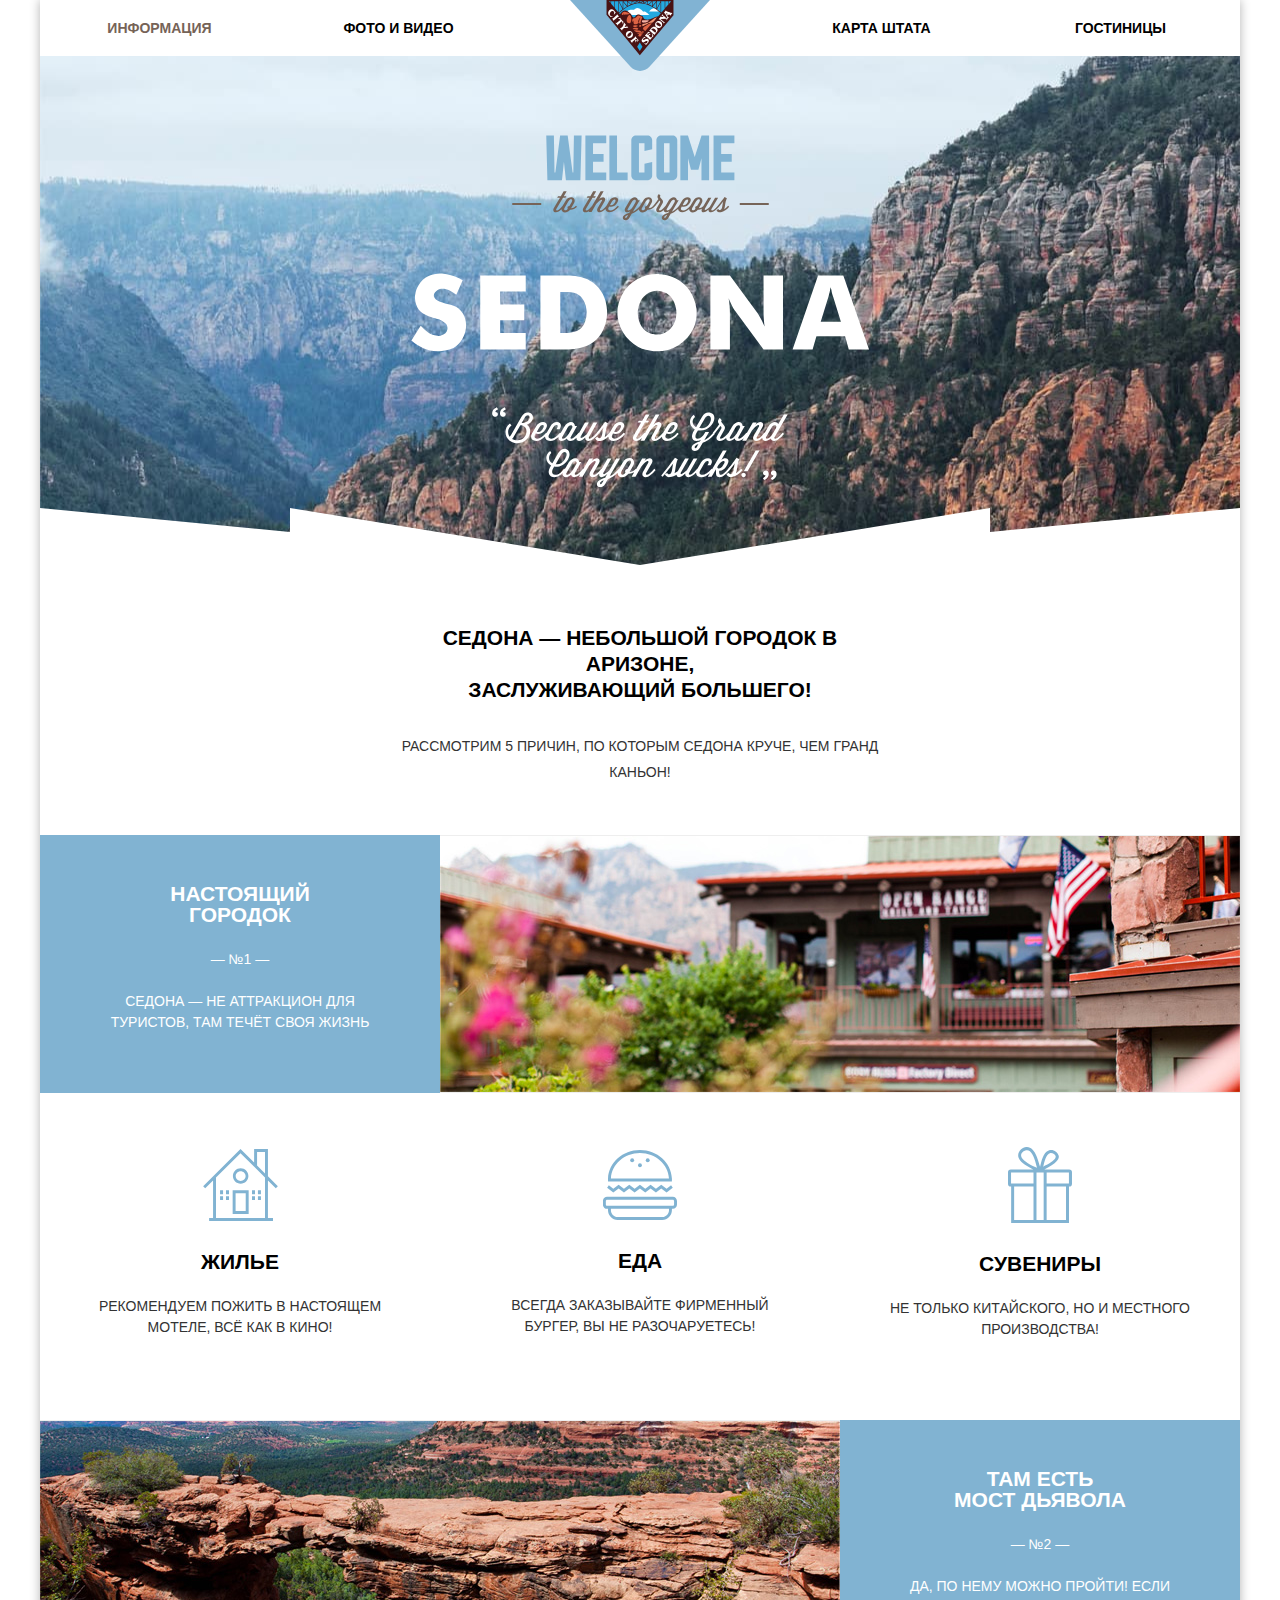
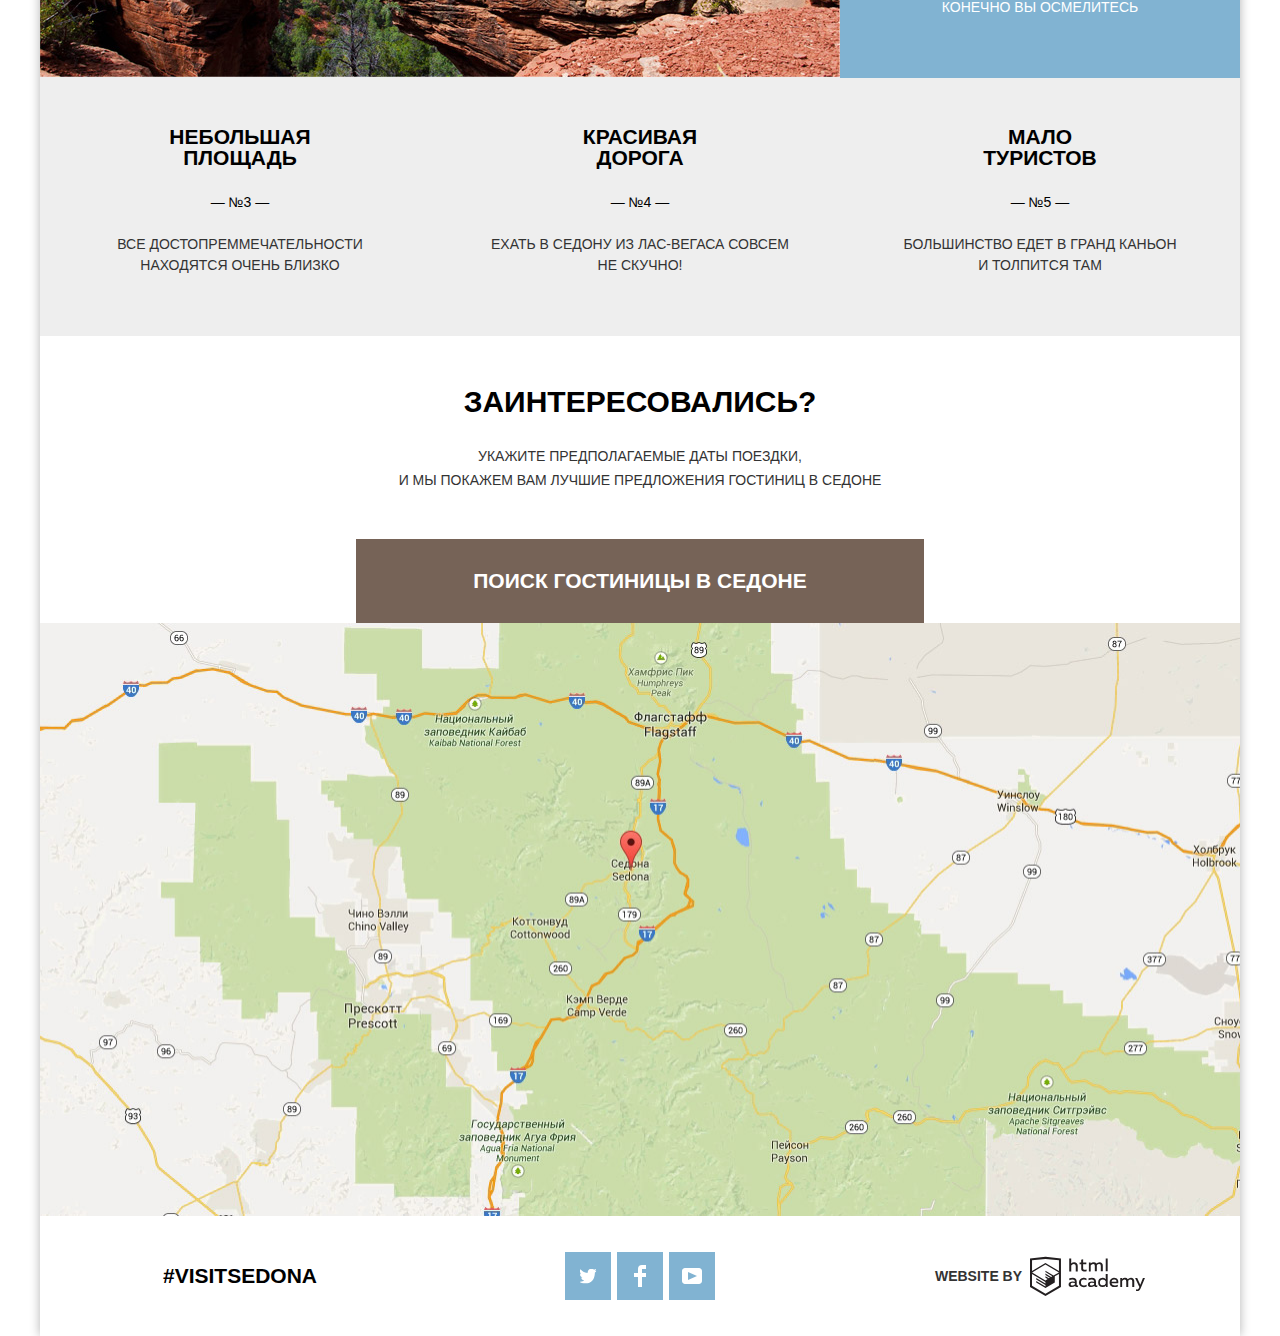
==== index.html @ f934457d "форма открытия" ====
<!DOCTYPE html>
<html lang="ru">

<head>
  <meta charset="utf-8">
  <title>HTML Academy: Седона</title>
  <link href="https://fonts.googleapis.com/css?family=PT+Sans+Narrow:400,700&amp;subset=latin,cyrillic"
    rel="stylesheet">
  <link href="css/normalize.min.css" rel="stylesheet">
  <link href="css/style.css" rel="stylesheet">
</head>

<body>
  <div class="container">
    <header class="main-header">
      <nav class="main-navigation">
        <a href="#" class="main-header-logo">
          <img src="img/logo.svg" width="140px" height="71px" alt="Логотип sedona">
        </a>
        <div class="main-navigator-wrapper">
          <ul class="site-navigation">
            <li class="site-navigation-item site-navigation-item-current"><a href="info.html">Информация</a></li>
            <li class="site-navigation-item"><a href="photo-and-video.html">Фото и видео</a></li>
            <li class="site-navigation-item"><a href="map-state.html">Карта штата</a></li>
            <li class="site-navigation-item"><a href="inner.html">Гостиницы</a></li>
          </ul>
        </div>
      </nav>
    </header>
    <main>
      <section class="welcome">
        <h1 class="visually-hidden">Седона</h1>
        <img class="intro-welcome" width="459px" height="353px" src="img/intro-welcome.svg"
          alt="Добро пожаловать в седону">
      </section>
      <section class="explain">
        <h2 class="visually-hidden">Седона - небольшой городок в аризоне</h2>
        <p class="main-text">Седона — небольшой городок в Аризоне,<br /> заслуживающий большего!</p>
        <p class="addition">Рассмотрим 5 причин, по которым седона круче, чем гранд каньон!</p>
      </section>
      <!-- Информация об отелях -->
      <section class="feature feature-img-city">
        <div class="features-item features-item-color">
          <h3 class="features-title">Настоящий<br />городок</h3>
          <span class="number">— №1 —</span>
          <p class="option option-white">Седона — не аттракцион для туристов, там течёт своя жизнь</p>
        </div>
      </section>
      <section class="feature feature-color-white">
        <ul class="features-list">
          <li class="features-item">
            <figure class="features-icon">
              <img src="img/icon-1.svg" width="75px" height="72px" alt="Дом">
            </figure>
            <h3 class="features-title">Жилье</h3>
            <p class="option">Рекомендуем пожить в настоящем мотеле, всё как в кино!</p>
          </li>
          <li class="features-item">
            <figure class="features-icon">
              <img src="img/icon-3.svg" width="74px" height="70px" alt="Бургер">
            </figure>
            <h3 class="features-title">Еда</h3>
            <p class="option">Всегда заказывайте фирменный бургер, вы не разочаруетесь!</p>
          </li>
          <li class="features-item">
            <figure class="features-icon">
              <img src="img/icon-2.svg" width="64px" height="76px" alt="Подарок">
            </figure>
            <h3 class="features-title">Сувениры</h3>
            <p class="option">Не только китайского, но и местного производства!</p>
          </li>
        </ul>
      </section>
      <section class="feature feature-img-bridge">
        <div class="features-item features-item-color">
          <h3 class="features-title">Там есть<br />мост дьявола</h3>
          <span class="number">— №2 —</span>
          <p class="option option-white">Да, по нему можно пройти! Если конечно вы осмелитесь</p>
        </div>
      </section>
      <section class="transfer">
        <ul class="features-list">
          <li class="features-item">
            <h3 class="features-title">Небольшая<br />площадь</h3>
            <span class="number">— №3 —</span>
            <p class="option">Все достопреммечательности<br /> находятся очень близко</p>

          </li>
          <li class="features-item">
            <h3 class="features-title">Красивая<br />дорога</h3>
            <span class="number">— №4 —</span>
            <p class="option">Ехать в Седону из Лас-Вегаса совсем<br /> не скучно!</p>
          </li>
          <li class="features-item">
            <h3 class="features-title">Мало<br />туристов</h3>
            <span class="number">— №5 —</span>
            <p class="option">Большинство едет в Гранд каньон<br> и толпится там</p>
          </li>
        </ul>
      </section>
      <section class="interes">
        <h2 class="visually-hidden">Бронирование</h2>
        <p class="form-title">Заинтересовались?</p>
        <span class="form-text">Укажите предполагаемые даты поездки,<br />
          и мы покажем вам лучшие предложения гостиниц в седоне</span>
        <div class="form-hidden">
          <button type="button" aria-label="Открыть форму поиска" class="button-form-open">Поиск гостиницы в
            седоне</button>
          <section class="form">
            <h2 class="visually-hidden">Поиск гостиницы</h2>
            <form class="form-booking" action="#" method="post">
              <div class="form-control">
                <div class="form-content">
                  <label class="check-in" for="check-in-date">Дата заезда:</label>
                  <input class="check-in-date-input" type="text" id="check-in-date" name="date" value="24 апреля 2017">
                  <button class="form-calendar" type="button"></button>
                </div>
                <div class="form-content form-content-margin-middle">
                  <label class="check-out" for="check-out-date">Дата выезда:</label>
                  <input type="text" class="check-in-date-input" id="check-out-date" name="date" value="4 июля 2017">
                  <button class="form-calendar" aria-label="Открыть календарь" type="button"></button>
                </div>
                <div class="form-content form-content-margin-big">
                  <label class="adults" for="adults">Взрослые:</label>
                  <div class="form-content-number">
                    <a class="form-count form-minus" href="#"></a>
                    <input type="number" class="adults" id="adults" name="adults" value="2">
                    <a class="form-count form-plus" href="#"></a></div>
                  <label class="childs" for="child">Дети:</label>
                  <div class="form-content-number">
                    <a class="form-count form-minus" href="#"></a>
                    <input type="number" class="child" id="child" name="child" value="0">
                    <a class="form-count form-plus" href="#"></a>
                  </div>
                </div>
              </div>
              <button class="button" aria-label="Отправить запрос" type="submit">Найти</button>
            </form>
          </section>
        </div>
      </section>
      <div class="map">
        <img src="img/map.jpg" width="1200px" height="594px" alt="Карта">
      </div>
    </main>

    <footer class="footer">
      <div class="footer-row">
        <div class="footer-col">
          <p class="footer-visits">
            #VISITSEDONA
          </p>
        </div>
        <div class="footer-col">
          <ul class="social">
            <li><a class="social-button" href="#"><img src="img/twitter.svg" alt="логотип Twitter"></a></li>
            <li><a class="social-button" href="#"><img src="img/fb-icon.svg" alt="логотип Twitter"></a></li>
            <li><a class="social-button" href="#"><img src="img/youtube.svg" alt="логотип Twitter"></a></li>
          </ul>
        </div>
        <div class="footer-col">
          <p class="footer-copyright">
            <b>Website by</b>
            <a class="button-academy" href="https://htmlacademy.ru"><img src="img/logo-htmlacademy.svg"
                alt="ссылка HTML академии" height="41" width="115"></a>
          </p>
        </div>
      </div>
    </footer>
  </div>

  <script>
    var button = document.querySelector(".button-form-open");
    var form = document.querySelector(".form");

    button.addEventListener("click", function (evt) {

      form.classList.toggle("active-form");
    });

  </script>

</body>

</html>
---- css/style.css ----
html {
  box-sizing: border-box;
}

body {
  margin: 0;
  padding: 0;

  font-family: "PT Sans", Arial, sans-serif;
  font-size: 14px;
  line-height: 21px;
  font-weight: normal;
  color: #333333;
  text-transform: uppercase;

  background-color: #ffffff;
  background-position: top center;
  background-repeat: no-repeat;
}

.container {
  width: 1200px;
  margin: 0 auto;
  padding: 0;
  -webkit-box-shadow: 0 0 10px rgba(0, 0, 0, .3);
  box-shadow: 0 0 10px rgba(0, 0, 0, .3);
}

.main-header {
  position: relative;
  padding: 15px 0;
}

a {
  text-decoration: none;
  color: inherit;
  cursor: pointer;
}

ul {
  padding: 0;
  margin: 0;
  list-style: none;
}

p {
  margin: 0;
  padding: 0;
}

button {
  border: none;
  cursor: pointer;
  background: none;
}

*,
*::before,
*::after {
  box-sizing: inherit;
}

.main-header-logo {
  width: 140px;
  height: 71px;
  display: inline-block;
  vertical-align: top;
  position: absolute;
  z-index: 1;
  left: 50%;
  transform: translateX(-50%);
  top: 0;
}

img {
  display: inline-block;
  max-width: 100%;
  max-height: 100%;
  vertical-align: top;
}

label {
  cursor: pointer;
}

.main-navigation {
  font-size: 14px;
  line-height: 26px;
  font-weight: bold;
  color: #000000;

  background-color: #ffffff
}

.site-navigation a {
  color: #000000;
}

.site-navigation a:hover {
  color: #81b3d2;
}

.site-navigation a:focus {
  color: rgba(0, 0, 0, 0.3)
}

.site-navigation-item-current a {
  color: #766357;
}

.site-navigation {
  display: flex;
  justify-content: space-between;
  text-align: center;
  list-style: none;
}

.site-navigation-item {
  width: 239px;
}

li.site-navigation-item:nth-child(2) {
  margin-right: 244px;
}

.welcome {
  background-image: url(../img/background-photo.jpg);
  background-size: cover;
  background-repeat: no-repeat;
  position: relative;
  padding-top: 79px;
  padding-bottom: 77px;
  text-align: center;
  background-position: 0 21%;
}

.intro-welcome {
  width: 459px;
  height: 353px;
}

.welcome::after {
  content: "";
  display: block;
  background-image: url(../img/intro-mask.svg);
  position: absolute;
  height: 57px;
  width: 100%;
  bottom: 0;
  left: 0;
}

.explain {
  text-align: center;
  padding-top: 60px;
  padding-bottom: 50px;
}

.main-text {
  font-size: 21px;
  line-height: 26px;
  max-width: 450px;
  font-weight: bold;
  color: #000000;
  margin: 0 auto;
  margin-bottom: 30px;
}

.addition {
  font-size: 14px;
  line-height: 26px;
  max-width: 489px;
  margin: 0 auto;
}

.features-title {
  font-size: 21px;
  line-height: 21px;
  margin-top: 0;
  margin-bottom: 24px;
}

.feature {
  display: flex;
  margin: 0;
  background-repeat: no-repeat;
  background-size: auto;
  background-color: #eeeeee;
}

.feature-img-city {
  background-image: url(../img/pavilion.jpg);
  background-position: center right;
  width: 100%;
}

.feature-img-bridge {
  background-image: url(../img/mountain.jpg);
  background-position: center left;
  flex-direction: row-reverse;
  width: 100%;
}

span.number {
  display: block;
  margin-bottom: 21px;
}

.feature-color-white {
  background: #ffffff;
}

.feature-color-white .features-item {
  padding-bottom: 80px;
}

.features-item {
  width: 400px;
  padding-left: 49px;
  padding-right: 49px;
  padding-top: 48px;
  padding-bottom: 60px;
  text-align: center;
  color: #000000;
}

.features-item-color {
  background-color: #81b3d2;
  color: #ffffff;
}

figure.features-icon {
  margin-top: 6px;
  margin-bottom: 30px;
}

.features-list {
  display: flex;
  flex-direction: row;
  list-style: none;
  align-items: center;
}

.interes {
  text-align: center;
  list-style: none;
  padding-top: 48px;
}

.transfer {
  background-color: #eeeeee;
}

.form-title {
  font-weight: bold;
  font-size: 30px;
  line-height: 36px;
  color: #000000;
  margin-bottom: 24px;
}

.option {
  color: #333333;
}

.option-white {
  color: #ffffff;
}

.form-text {
  line-height: 24px;
  max-width: 484px;
  margin-bottom: 47px;
  display: inline-block;
  vertical-align: top;
}

.form-hidden {
  position: relative;
}

.button-form-open {
  text-align: center;
  color: #ffffff;
  text-transform: uppercase;
  font-size: 21px;
  line-height: 26px;
  width: 568px;
  padding-top: 29px;
  padding-bottom: 29px;
  font-weight: bold;
  background-color: #766357;
  position: relative;
  z-index: 1;
}

.button-form-open:hover {
  background-color: #604e43;
}

.button-form-open:focus {
  color: rgba(255, 255, 255, 0.3);
  background-color: #503e33;
}

.title-hotel {
  font-size: 21px;
  line-height: 26px;
  margin: auto;
}

.form {
  text-align: center;
  padding: 56px;
  display: block;
  text-transform: uppercase;
  width: 568px;
  background-color: #ffffff;
  list-style: none;
  height: 396px;
  margin: 0 auto;
  box-shadow: 0px 7px 15px 0 rgba(0, 1, 1, 0.15);
  position: absolute;
  left: 50%;
  transform: translateX(-50%);
  border: none;
  transition: top 0.5s, opacity 0.3s;
  opacity: 0;
  top: 0;
}

.active-form {
  top: 100%;
  opacity: 1;
  transition: top 0.5s, opacity 0.1s;

}

.form-calendar {
  background-image: url(../img/calendar.svg);
  background-size: auto;
  width: 21px;
  height: 22px;
  background-color: transparent;
  border: none;
  opacity: 0.32;
  cursor: pointer;
  position: absolute;
  top: 50%;
  right: 8px;
  transform: translateY(-50%);
}

.form-calendar:hover {
  opacity: inherit;
}

.form-calendar:focus {
  fill: #81b3d2;
  opacity: inherit;
}

.form-content label {
  font-weight: 600;
  color: #000000;
  letter-spacing: 0.5px;
  text-align: left;
}

.form-count {
  display: inline-flex;
  width: 38px;
  height: 38px;
  border: none;
  position: relative;
  background: #f2f2f2;
  vertical-align: middle;
}

.form-minus {
  align-items: center;
  justify-content: center;
}

.form-minus:before {
  content: "";
  width: 13px;
  height: 3px;
  background: #a9a9a9;
  display: block;
  margin: auto;
}

.form-plus {
  display: inline-block;
  vertical-align: top;
  width: 38px;
  height: 38px;
  border: none;
}

.form-plus::after {
  content: "";
  width: 13px;
  height: 3px;
  background: #a9a9a9;
  display: block;
  position: absolute;
  top: 50%;
  left: 50%;
  transform: translate(-50%, -50%) rotate(90deg);
}

.form-plus::before {
  content: "";
  width: 13px;
  height: 3px;
  background: rgb(161, 161, 165);
  display: block;
  position: absolute;
  top: 50%;
  left: 50%;
  transform: translate(-50%, -50%);
}

.form-content {
  margin-bottom: 28px;
  position: relative;
  display: flex;
  align-items: center;
}

.form-content-margin-middle {
  margin-bottom: 33px;
}

.form-content-margin-big {
  margin-bottom: 55px;
}

.form-content-number {
  display: flex;
  margin-left: 34px;
}

.form-content-number:last-child {
  margin-left: 22px;
}

input#adults {
  background: #f2f2f2;
  border: none;
  font-weight: bold;
  width: 38px;
  height: 38px;
  text-align: center;
}

input#child {
  background: #f2f2f2;
  border: none;
  font-weight: bold;
  width: 38px;
  height: 38px;
  text-align: center;
}

.childs {
  margin-left: auto;
}

.form-control {
  display: flex;
  flex-direction: column;
  justify-content: space-between;
}

.check-in-date-input {
  margin-left: auto;
  width: 346px;
  background: #f2f2f2;
  color: #000000;
  border: none;
  font-weight: 700;
  text-transform: uppercase;
  padding-top: 11px;
  padding-bottom: 11px;
  padding-left: 14px;
}

.check-in-date-input:hover {
  background: #ebebeb;
}

.button {
  text-align: center;
  text-transform: uppercase;
  font-size: 21px;
  font-weight: bold;
  padding-top: 15px;
  padding-bottom: 14px;
  color: #ffffff;
  width: 460px;
  border: 2px solid transparent;
  background-color: #81b3d2
}

.map {
  height: 593px;
}

.hotel-welcome {
  display: flex;
  justify-content: space-between;
  background-image: url(../img/filter-background.jpg);
  background-repeat: no-repeat;
  background-color: lightslategrey;
  background-position: center;
  position: relative;
  color: #ffffff;
  padding: 26px 72px 32px 72px;
}

.list {
  display: flex;
  flex-direction: column;
}

.check-infrastructure {
  border: none;
  padding: 0;
  margin: 0;
  margin-right: 120px;
}

.check-infrastructure legend {
  margin-bottom: 25px;
  font-size: 16px;
}

.list li {
  margin-bottom: 24px;
}

.list li:last-child {
  margin-bottom: 0;
}

.filter-checkbox+label {
  position: relative;
  padding-left: 40px;
  cursor: pointer;
}

.filter-checkbox+label::after {
  content: "";
  position: absolute;
  left: 0;
  top: 50%;
  transform: translateY(-50%);
  width: 23px;
  height: 23px;
  background-image: url(../img/checkbox-off.svg);
}

.filter-checkbox:checked+label::after {
  content: "";
  width: 27px;
  background-image: url(../img/checkbox-on.svg);
}

.prestige {
  display: flex;
}

.results-wrapper {
  display: flex;
  justify-content: flex-start;
}

.filter-range {
  width: 314px;
  color: #ffffff;
  text-transform: uppercase;
}

.filter-range-title {
  margin-bottom: 9px;
  font-weight: 600;
  font-size: 16px;
  line-height: 21px;
}

.price-controls {
  position: relative;
  height: 36px;
  margin-bottom: 20px;
  font-size: 0;
  border: 2px solid #ffffff;
  border-radius: 2px;
  display: flex;
  align-items: center;
}

.price-controls::after {
  content: "";
  position: absolute;
  top: 50%;
  left: 50%;
  width: 2px;
  height: 22px;
  background: #ffffff;
  transform: translate(-50%, -50%);
}

.price-controls label {
  display: inline-block;
  font-size: 14px;
  vertical-align: top;
  cursor: pointer;
}

.price-controls .min-price,
.price-controls .max-price {
  padding-left: 65px;
}

.price-controls input {
  width: 50px;
  margin: 0;
  color: inherit;
  font: inherit;
  background: none;
  border: none;
}

.range-controls {
  position: relative;
  margin-bottom: 32px;
}

.range-controls .scale {
  height: 2px;
  background: rgba(255, 255, 255, 0.3);
}

.range-controls .bar {
  width: 80%;
  height: 2px;
  background: #ffffff;
}

.range-toggle {
  position: absolute;
  top: -9px;
  width: 22px;
  height: 22px;
  background: #ababab;
  border: 9px solid #ffffff;
  border-radius: 50%;
  box-shadow: 0 2px 1px 0 rgba(0, 1, 1, 0.2);
  cursor: pointer;
}

.range-toggle:hover {
  background: #1c4f80;
  width: 24px;
  height: 24px;
}

.range-toggle-min {
  left: 0;
}

.range-toggle-max {
  left: 80%;
}

.btn-transparent {
  display: block;
  margin: 0 auto;
  padding: 6px 35px;
  font-size: 14px;
  line-height: 20px;
  color: #ffffff;
  text-transform: uppercase;
  background: transparent;
  border: 2px solid #ffffff;
  border-radius: 2px;
  cursor: pointer;
}

.btn-transparent:hover {
  color: #000000;
  background: #ffffff;
}

.sorting-wrapper {
  display: flex;
  flex-direction: row;
  justify-content: space-between;
  height: 87px;
  border-bottom: 1px solid #f2f2f2;
}

.found-result {
  display: flex;
  align-items: center;
}

.total-result {
  font-size: 21px;
  font-weight: bold;
  margin-left: 72px;
}

.sorting {
  display: flex;
  flex-direction: row;
  margin-left: 40px;
}

.sorting li {
  display: inline-block;
  vertical-align: top;
  font-size: 12px;
  color: rgba(0, 0, 0, 0.3);
  margin-right: 33px;
  text-decoration-style: dotted;
}

.sorting a {
  color: rgba(0, 0, 0, 0.3);
  border-bottom: 1px dotted #81b3d2;
}

.sorting-item-current a {
  color: #81b3d2;
}

.sorting-item a:hover {
  color: #81b3d2;
}

.sorting-item a:focus {
  color: #000000;
}

.sort {
  font-size: 12px;
  margin-left: 49px;
}

.sorting-type {
  display: flex;
  align-items: center;
  flex-direction: row-reverse;
  width: 200px;
}

.sorting-type-list {
  margin-right: 60px;
}

.sorting-type-list li {
  display: inline-block;
  vertical-align: top;
  margin-right: 12px;
}

.arrow-svg {
  fill: #cacaca;
}

.arrow-svg:hover {
  fill: #000000;
}

.arrow-svg:focus {
  fill: #81b3d2;
}

.active {
  fill: #81b3d2;
}

.catalog-list {
  display: flex;
  flex-direction: column;
  justify-content: flex-start;
  align-self: center;
}

.catalog-item {
  display: flex;
  flex-direction: row;
  justify-content: space-between;
  height: 150px;
  padding: 25px 72px 30px 72px;
  border-bottom: 1px solid #f2f2f2;
}

.catalog-left {
  display: flex;
  justify-content: flex-start;
}

.button-detail {
  font-weight: bold;
  color: #ffffff;
  display: inline-block;
  vertical-align: top;
  padding-bottom: 5px;
  padding-top: 5px;
  padding-left: 18px;
  padding-right: 18px;
  text-transform: uppercase;
  background-color: #81b3d2;
}

.button-detail:hover {
  background-color: #669ec0;
}

.button-detail:focus {
  color: rgba(255, 255, 255, 0.3);
  background-color: #5496bd;
}

.button-reservation {
  font-weight: bold;
  color: #ffffff;
  display: inline-block;
  vertical-align: top;
  padding-bottom: 5px;
  padding-top: 5px;
  padding-left: 17px;
  padding-right: 17px;
  text-transform: uppercase;
  background-color: #766357;
}

.button-reservation:hover {
  background-color: #604e43;
}

.button-reservation:focus {
  color: rgba(255, 255, 255, 0.3);
  background-color: #503e33;
}

.photo-hotel {
  display: flex;
  flex-direction: column;
  justify-content: flex-end;
}

.img-hotel {
  width: 135px;
  height: 90px;
}

.list-hotel {
  display: flex;
  flex-direction: column;
  justify-content: space-between;
  margin-left: 30px;
}

.title-hotel {
  color: #000000;
}

.title-hotel:hover {
  color: #81b3d2;
}

.title-hotel:focus {
  color: rgba(0, 0, 0, 0.3)
}

.hotel-rating-stars {
  width: 207px;
  height: 100%;
  display: flex;
  flex-direction: column;
  justify-content: space-between;
  align-items: flex-end;
}

.star {
  margin-top: 5px;
}

.total-rating {
  background-color: #f2f2f2;
  color: #000000;
  padding: 5px 13px 6px 15px;
  line-height: 16px;
}

.footer {
  display: flex;
  margin: auto;
  justify-content: space-between;
}

.footer-row {
  display: flex;
  align-items: center;
  padding-top: 36px;
  padding-bottom: 36px;
}

.footer-col {
  width: 400px;
}

.footer-visits {
  line-height: 26px;
  font-weight: bold;
  font-size: 21px;
  color: #000000;
  text-align: center;
}

.footer-copyright {
  line-height: 26px;
  display: flex;
  font-weight: normal;
  align-items: center;
  justify-content: center;
}

.button-academy {
  margin-left: 8px;
}

.social {
  display: flex;
  justify-content: center;
}

.social li {
  width: 46px;
  height: 48px;
  background: #81b3d2;
  position: relative;
  margin-right: 6px;
}

.social li:last-child {
  margin-right: 0;
}

.social li:hover {
  background: #669ec0;
}

.social li:focus {
  background: #5496bd;
  opacity: 0.5;
}

.social a {
  display: block;
  width: 100%;
  height: 100%;
}

.social img {
  position: absolute;
  top: 50%;
  left: 50%;
  transform: translate(-50%, -50%);
}

.visually-hidden {
  position: absolute;
  padding: 0;
  border: 0;
  height: 0;
  width: 0;
  overflow: hidden;
}
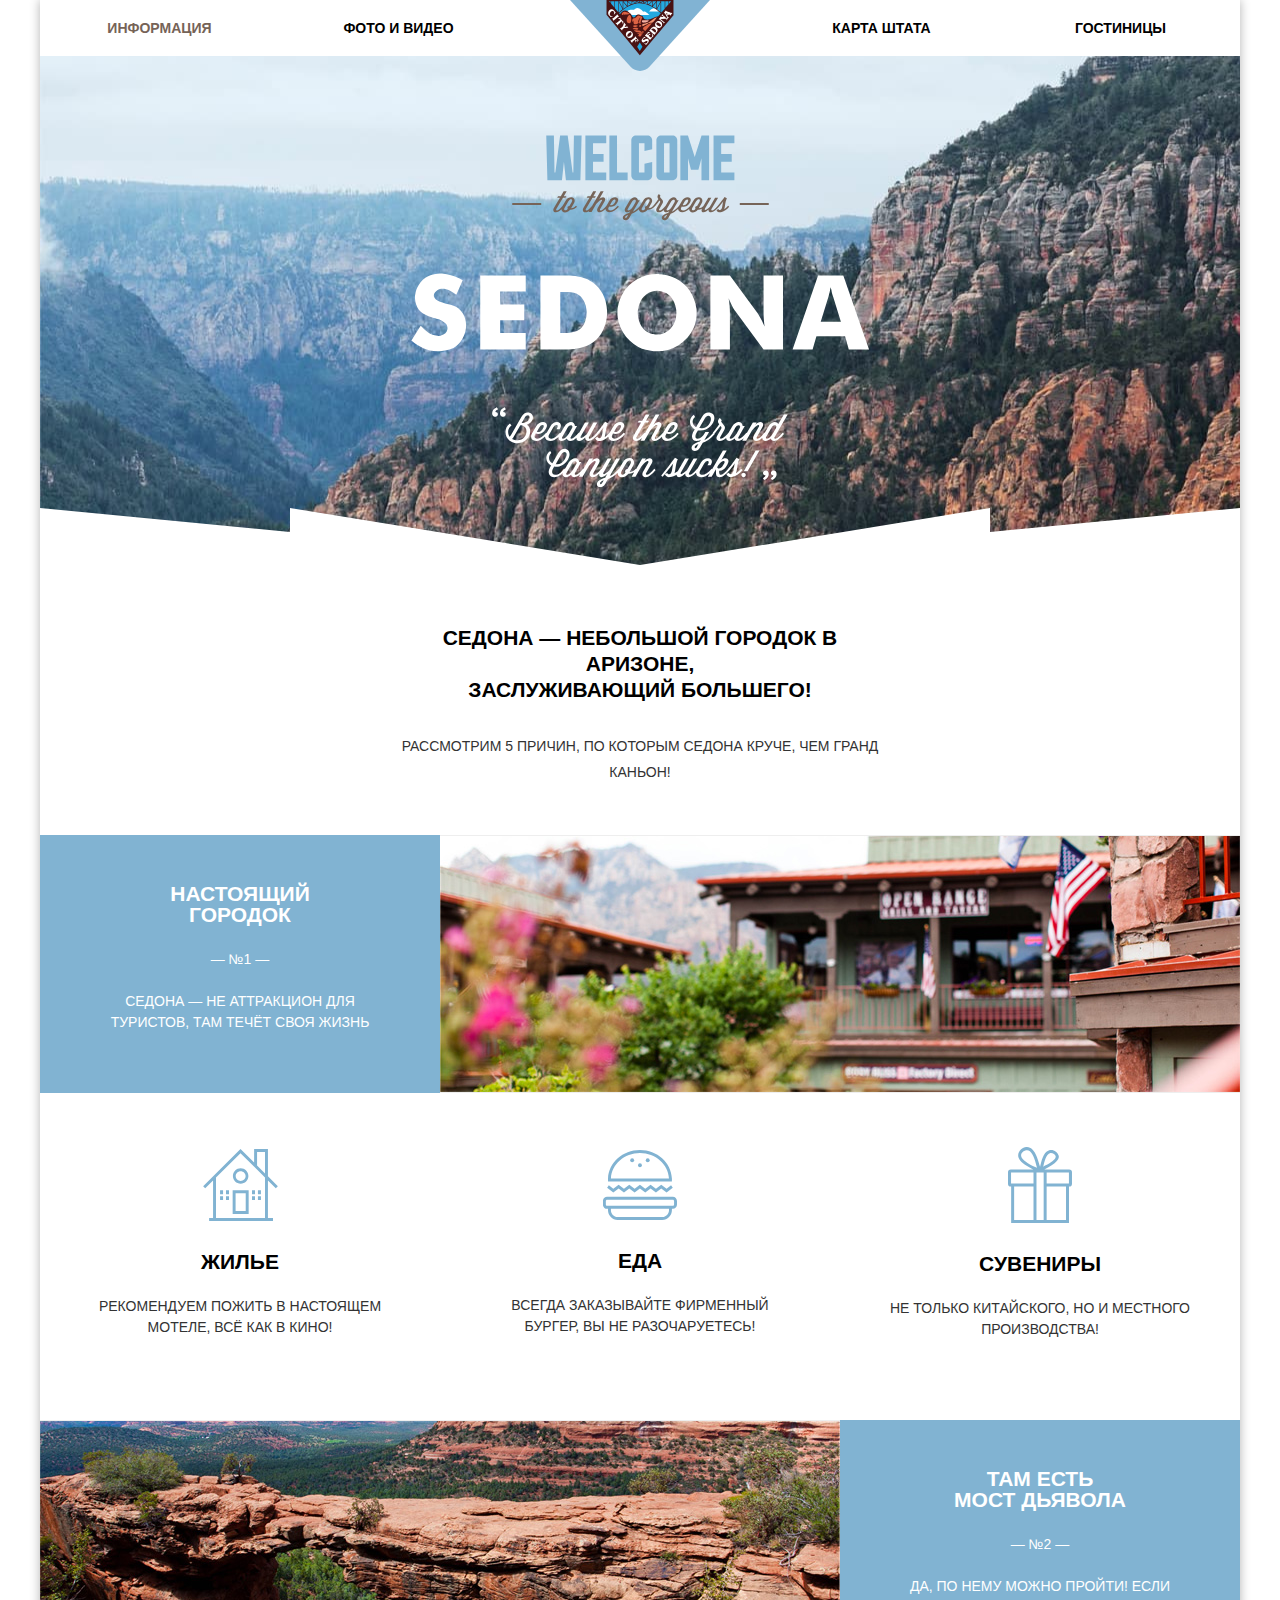
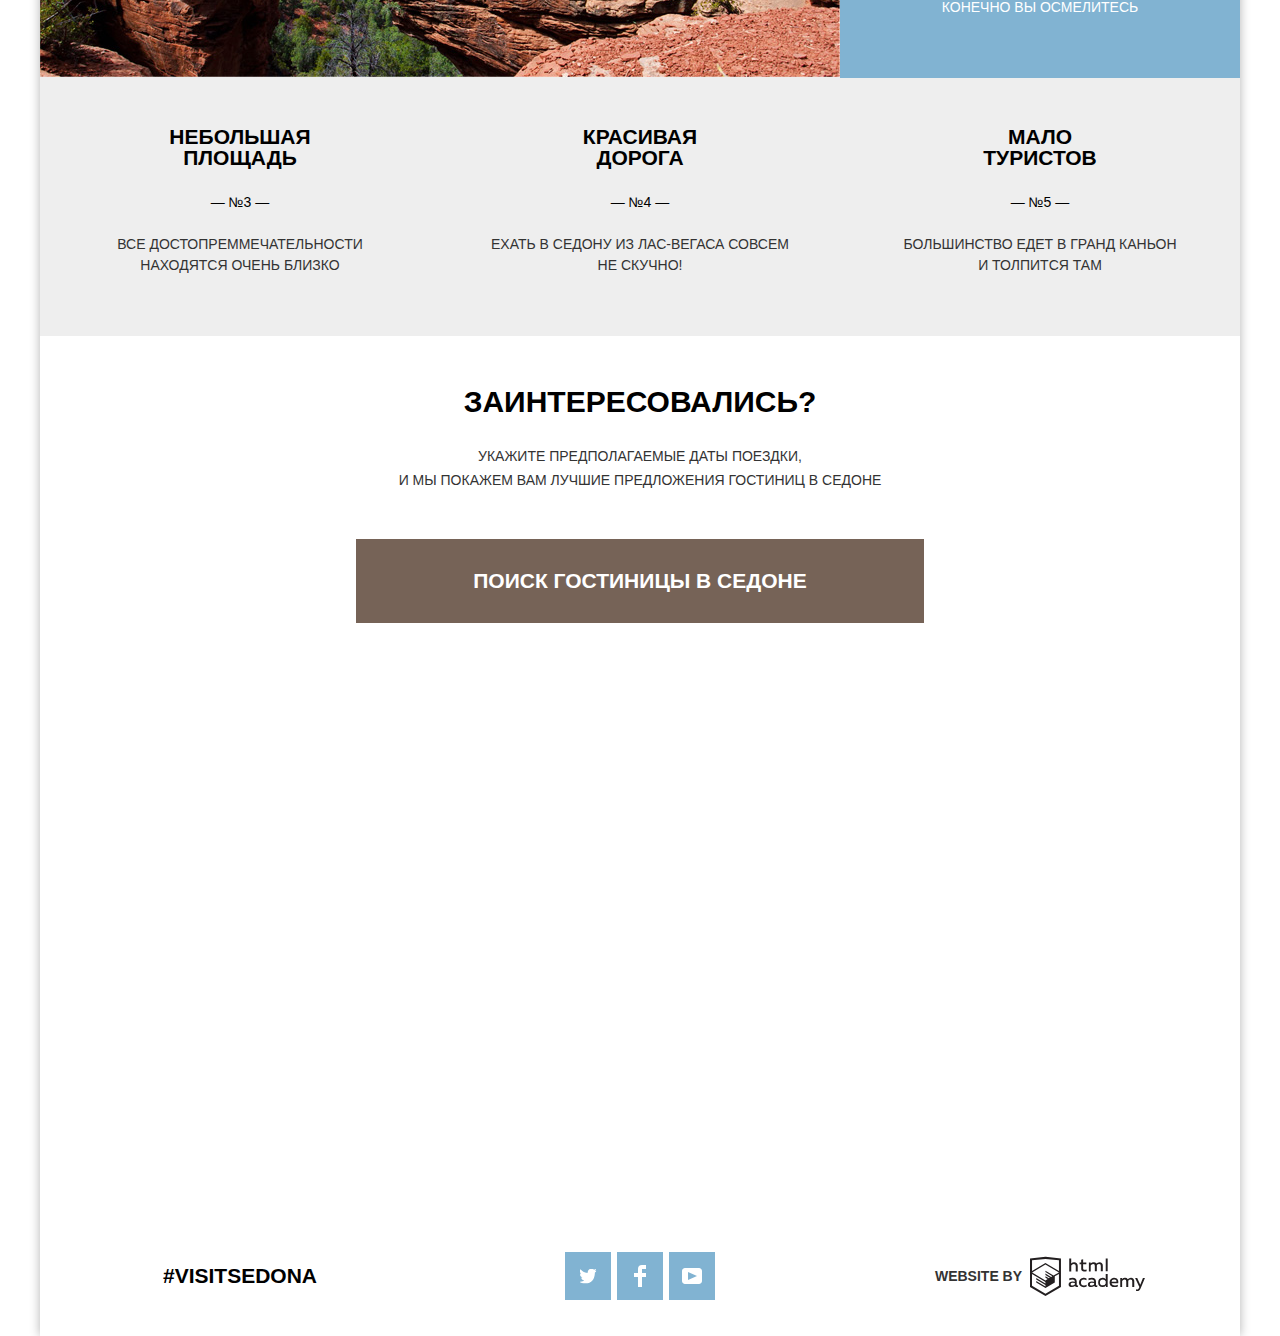
==== commit aee3b938: "ifame карты" ====
--- a/index.html
+++ b/index.html
@@ -140,7 +140,7 @@
         </div>
       </section>
       <div class="map">
-        <img src="img/map.jpg" width="1200px" height="594px" alt="Карта">
+          <iframe src="https://www.google.com/maps/embed?pb=!1m18!1m12!1m3!1d498614.7798268502!2d-111.72922284085796!3d34.81636708322317!2m3!1f0!2f0!3f0!3m2!1i1024!2i768!4f13.1!3m3!1m2!1s0x872da132f942b00d%3A0x5548c523fa6c8efd!2z0KHQtdC00L7QvdCwLCDQkNGA0LjQt9C-0L3QsCA4NjMzNiwg0KHQqNCQ!5e0!3m2!1sru!2sby!4v1551554060746" width="1200" height="593" style="border:0" allowfullscreen></iframe>
       </div>
     </main>
 
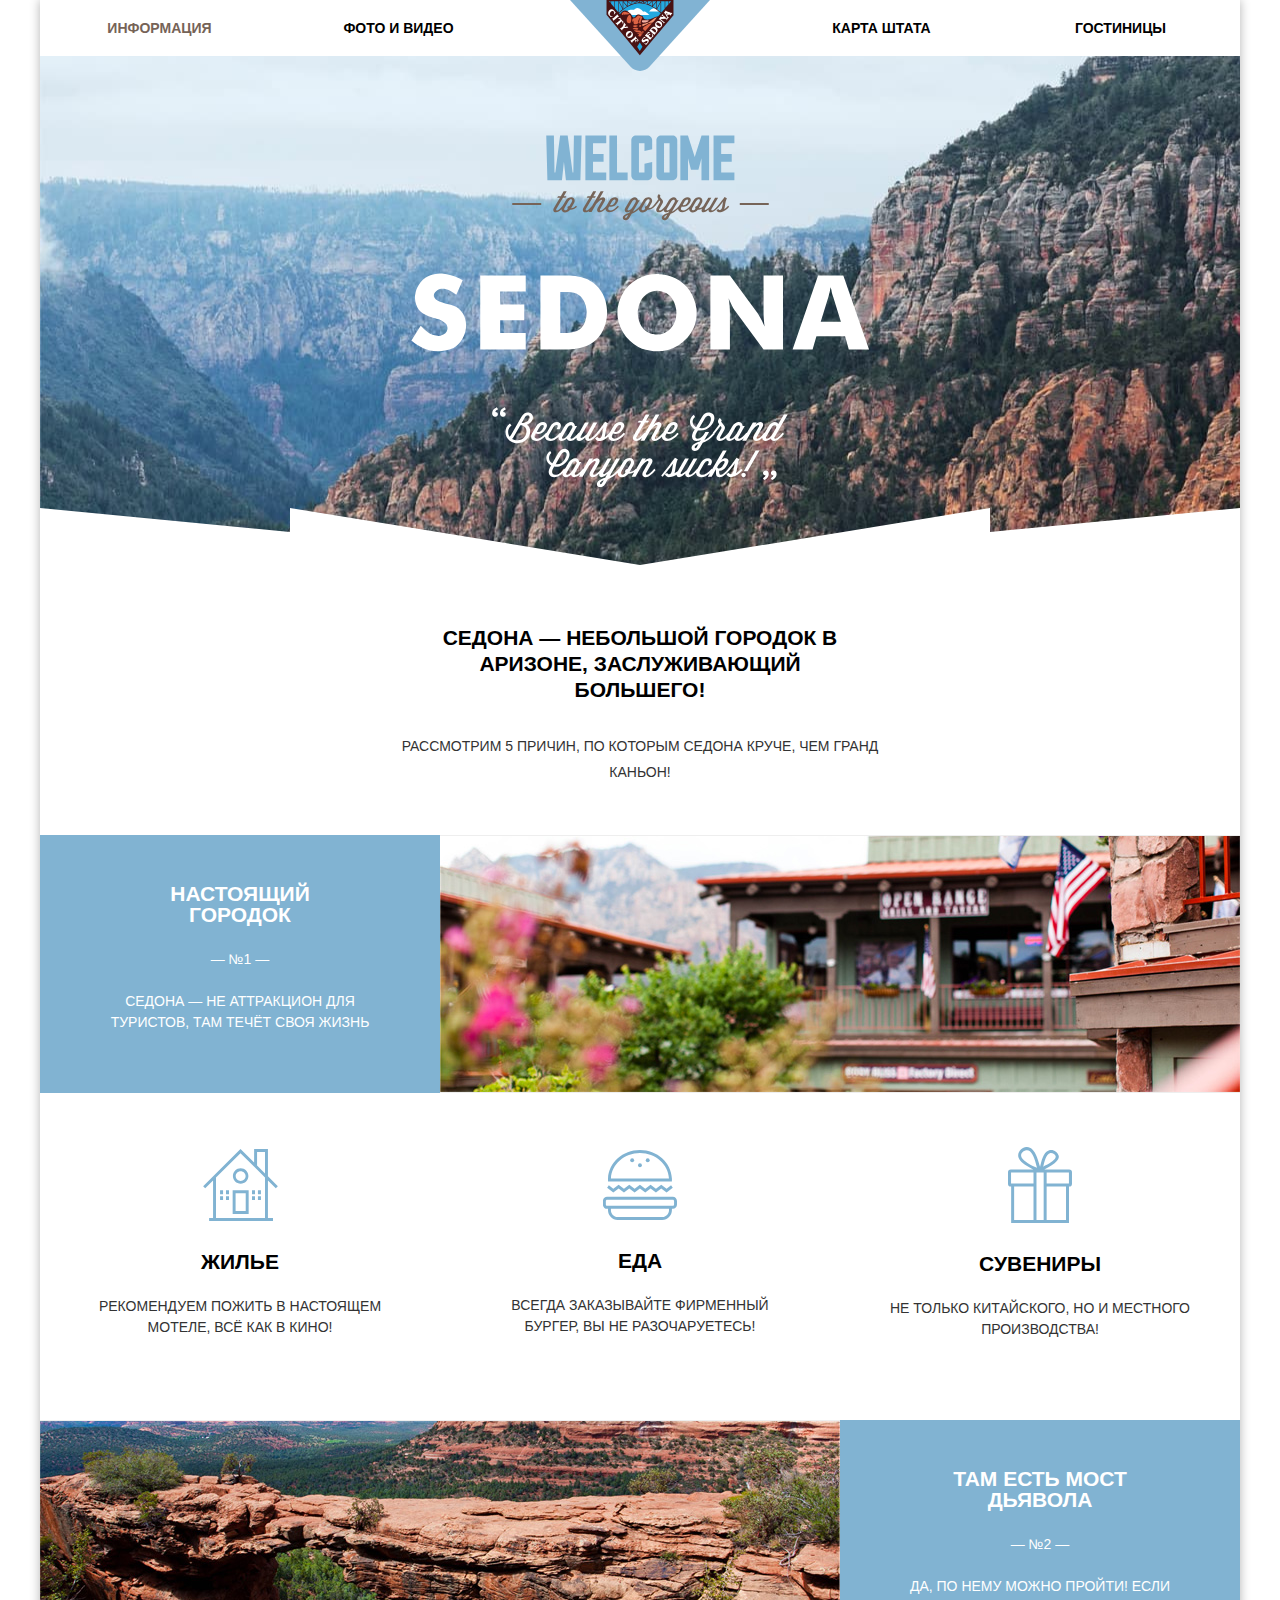
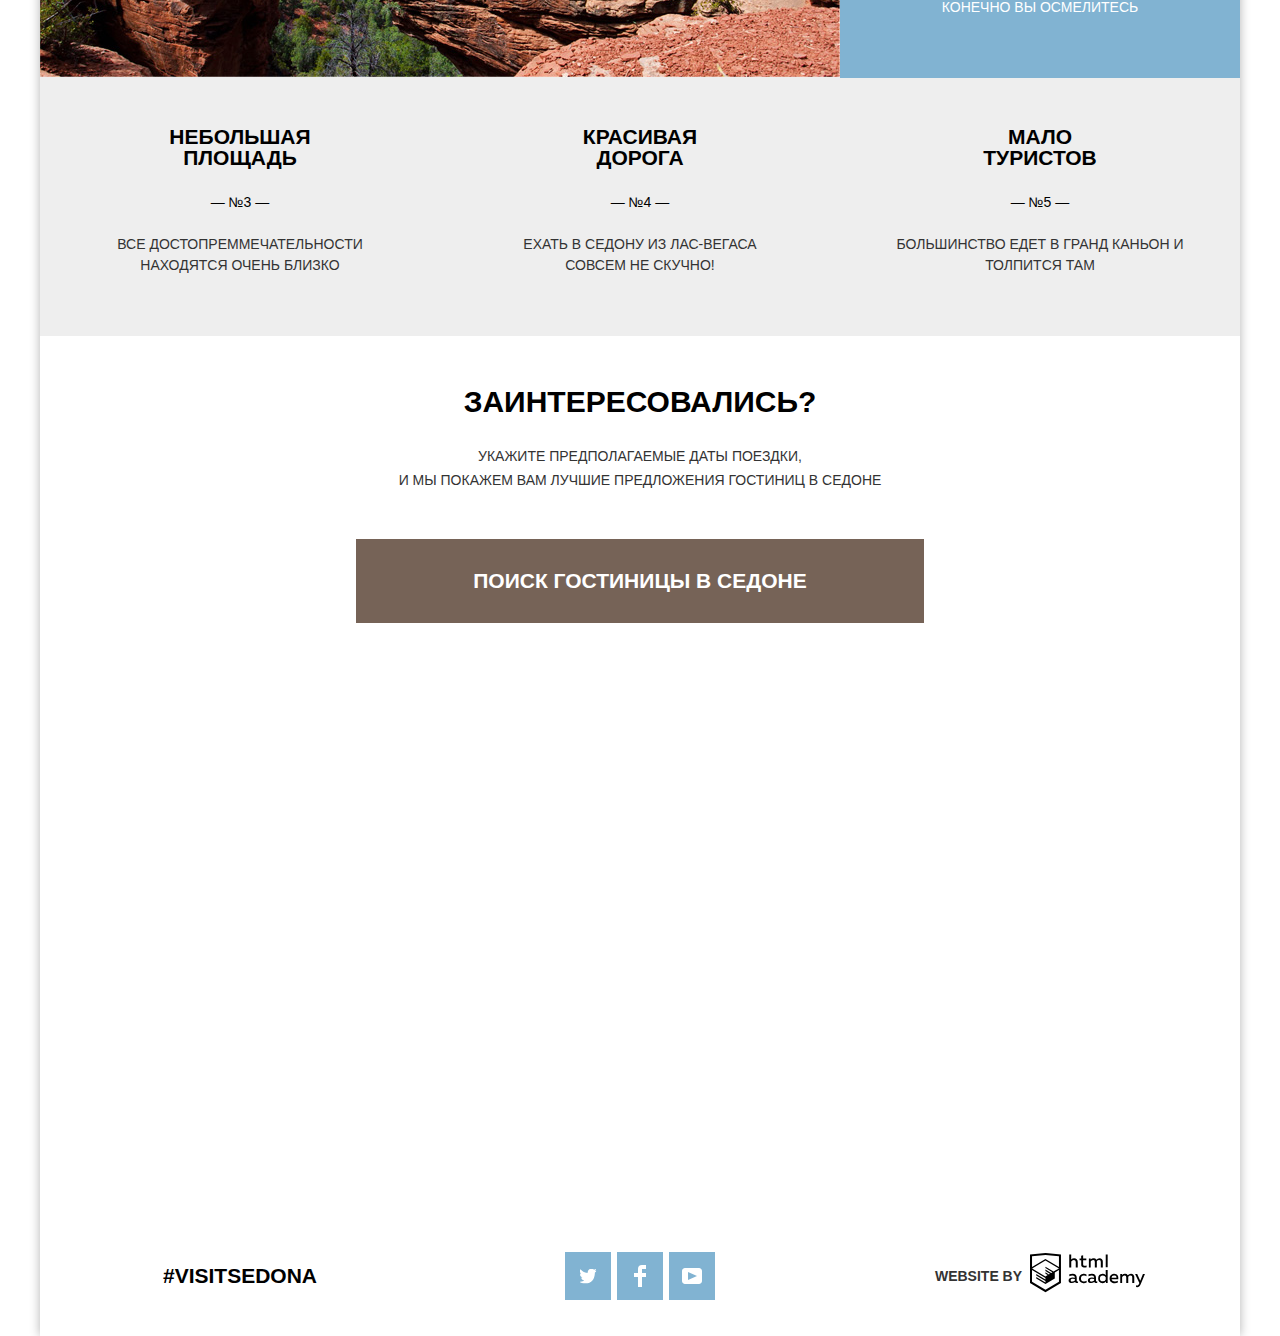
==== commit b8228005: "1 поправка 01,11,19" ====
--- a/index.html
+++ b/index.html
@@ -14,7 +14,7 @@
   <div class="container">
     <header class="main-header">
       <nav class="main-navigation">
-        <a href="#" class="main-header-logo">
+        <a class="main-header-logo">
           <img src="img/logo.svg" width="140px" height="71px" alt="Логотип sedona">
         </a>
         <div class="main-navigator-wrapper">
@@ -35,13 +35,13 @@
       </section>
       <section class="explain">
         <h2 class="visually-hidden">Седона - небольшой городок в аризоне</h2>
-        <p class="main-text">Седона — небольшой городок в Аризоне,<br /> заслуживающий большего!</p>
+        <p class="main-text">Седона — небольшой городок в Аризоне, заслуживающий большего!</p>
         <p class="addition">Рассмотрим 5 причин, по которым седона круче, чем гранд каньон!</p>
       </section>
       <!-- Информация об отелях -->
       <section class="feature feature-img-city">
         <div class="features-item features-item-color">
-          <h3 class="features-title">Настоящий<br />городок</h3>
+          <h3 class="features-title">Настоящий городок</h3>
           <span class="number">— №1 —</span>
           <p class="option option-white">Седона — не аттракцион для туристов, там течёт своя жизнь</p>
         </div>
@@ -49,23 +49,17 @@
       <section class="feature feature-color-white">
         <ul class="features-list">
           <li class="features-item">
-            <figure class="features-icon">
-              <img src="img/icon-1.svg" width="75px" height="72px" alt="Дом">
-            </figure>
+            <img class="features-icon" src="img/icon-1.svg" width="75" height="72" alt="Дом">
             <h3 class="features-title">Жилье</h3>
             <p class="option">Рекомендуем пожить в настоящем мотеле, всё как в кино!</p>
           </li>
           <li class="features-item">
-            <figure class="features-icon">
-              <img src="img/icon-3.svg" width="74px" height="70px" alt="Бургер">
-            </figure>
+            <img class="features-icon" src="img/icon-3.svg" width="74" height="70" alt="Бургер">
             <h3 class="features-title">Еда</h3>
             <p class="option">Всегда заказывайте фирменный бургер, вы не разочаруетесь!</p>
           </li>
           <li class="features-item">
-            <figure class="features-icon">
-              <img src="img/icon-2.svg" width="64px" height="76px" alt="Подарок">
-            </figure>
+            <img class="features-icon" src="img/icon-2.svg" width="64" height="76" alt="Подарок">
             <h3 class="features-title">Сувениры</h3>
             <p class="option">Не только китайского, но и местного производства!</p>
           </li>
@@ -73,7 +67,7 @@
       </section>
       <section class="feature feature-img-bridge">
         <div class="features-item features-item-color">
-          <h3 class="features-title">Там есть<br />мост дьявола</h3>
+          <h3 class="features-title">Там есть мост дьявола</h3>
           <span class="number">— №2 —</span>
           <p class="option option-white">Да, по нему можно пройти! Если конечно вы осмелитесь</p>
         </div>
@@ -81,20 +75,20 @@
       <section class="transfer">
         <ul class="features-list">
           <li class="features-item">
-            <h3 class="features-title">Небольшая<br />площадь</h3>
+            <h3 class="features-title">Небольшая площадь</h3>
             <span class="number">— №3 —</span>
-            <p class="option">Все достопреммечательности<br /> находятся очень близко</p>
+            <p class="option">Все достопреммечательности находятся очень близко</p>
 
           </li>
           <li class="features-item">
-            <h3 class="features-title">Красивая<br />дорога</h3>
+            <h3 class="features-title">Красивая дорога</h3>
             <span class="number">— №4 —</span>
-            <p class="option">Ехать в Седону из Лас-Вегаса совсем<br /> не скучно!</p>
+            <p class="option">Ехать в Седону из Лас-Вегаса совсем&nbsp;не скучно!</p>
           </li>
           <li class="features-item">
-            <h3 class="features-title">Мало<br />туристов</h3>
+            <h3 class="features-title">Мало туристов</h3>
             <span class="number">— №5 —</span>
-            <p class="option">Большинство едет в Гранд каньон<br> и толпится там</p>
+            <p class="option">Большинство едет в Гранд каньон&nbsp;и толпится там</p>
           </li>
         </ul>
       </section>
@@ -113,24 +107,24 @@
                 <div class="form-content">
                   <label class="check-in" for="check-in-date">Дата заезда:</label>
                   <input class="check-in-date-input" type="text" id="check-in-date" name="date" value="24 апреля 2017">
-                  <button class="form-calendar" type="button"></button>
+                  <button class="form-calendar" type="button" aria-label="Открыть календарь"></button>
                 </div>
                 <div class="form-content form-content-margin-middle">
                   <label class="check-out" for="check-out-date">Дата выезда:</label>
                   <input type="text" class="check-in-date-input" id="check-out-date" name="date" value="4 июля 2017">
-                  <button class="form-calendar" aria-label="Открыть календарь" type="button"></button>
+                  <button class="form-calendar" type="button" aria-label="Открыть календарь"></button>
                 </div>
                 <div class="form-content form-content-margin-big">
                   <label class="adults" for="adults">Взрослые:</label>
                   <div class="form-content-number">
-                    <a class="form-count form-minus" href="#"></a>
+                    <a class="form-count form-minus" href="#" aria-label="Уменьшить колличество взрослых"></a>
                     <input type="number" class="adults" id="adults" name="adults" value="2">
-                    <a class="form-count form-plus" href="#"></a></div>
+                    <a class="form-count form-plus" href="#" aria-label="Увеличить колличество взрослых"></a></div>
                   <label class="childs" for="child">Дети:</label>
                   <div class="form-content-number">
-                    <a class="form-count form-minus" href="#"></a>
+                    <a class="form-count form-minus" href="#" aria-label="Уменьшить колличество детей"></a>
                     <input type="number" class="child" id="child" name="child" value="0">
-                    <a class="form-count form-plus" href="#"></a>
+                    <a class="form-count form-plus" href="#" aria-label="Увеличить колличество детей"></a>
                   </div>
                 </div>
               </div>
@@ -140,45 +134,40 @@
         </div>
       </section>
       <div class="map">
-          <iframe src="https://www.google.com/maps/embed?pb=!1m18!1m12!1m3!1d498614.7798268502!2d-111.72922284085796!3d34.81636708322317!2m3!1f0!2f0!3f0!3m2!1i1024!2i768!4f13.1!3m3!1m2!1s0x872da132f942b00d%3A0x5548c523fa6c8efd!2z0KHQtdC00L7QvdCwLCDQkNGA0LjQt9C-0L3QsCA4NjMzNiwg0KHQqNCQ!5e0!3m2!1sru!2sby!4v1551554060746" width="1200" height="593" style="border:0" allowfullscreen></iframe>
+        <iframe
+          src="https://www.google.com/maps/embed?pb=!1m18!1m12!1m3!1d498614.7798268502!2d-111.72922284085796!3d34.81636708322317!2m3!1f0!2f0!3f0!3m2!1i1024!2i768!4f13.1!3m3!1m2!1s0x872da132f942b00d%3A0x5548c523fa6c8efd!2z0KHQtdC00L7QvdCwLCDQkNGA0LjQt9C-0L3QsCA4NjMzNiwg0KHQqNCQ!5e0!3m2!1sru!2sby!4v1551554060746"
+          width="1200" height="593" style="border:0" allowfullscreen></iframe>
       </div>
     </main>
 
     <footer class="footer">
-      <div class="footer-row">
-        <div class="footer-col">
-          <p class="footer-visits">
-            #VISITSEDONA
-          </p>
-        </div>
-        <div class="footer-col">
-          <ul class="social">
-            <li><a class="social-button" href="#"><img src="img/twitter.svg" alt="логотип Twitter"></a></li>
-            <li><a class="social-button" href="#"><img src="img/fb-icon.svg" alt="логотип Twitter"></a></li>
-            <li><a class="social-button" href="#"><img src="img/youtube.svg" alt="логотип Twitter"></a></li>
-          </ul>
-        </div>
-        <div class="footer-col">
-          <p class="footer-copyright">
-            <b>Website by</b>
-            <a class="button-academy" href="https://htmlacademy.ru"><img src="img/logo-htmlacademy.svg"
-                alt="ссылка HTML академии" height="41" width="115"></a>
-          </p>
-        </div>
+      <div class="footer-col">
+        <p class="footer-visits">
+          #VISITSEDONA
+        </p>
+      </div>
+      <div class="footer-col">
+        <ul class="social">
+          <li><a class="social-button" href="#"><img src="img/twitter.svg" alt="логотип Twitter"></a></li>
+          <li><a class="social-button" href="#"><img src="img/fb-icon.svg" alt="логотип Twitter"></a></li>
+          <li><a class="social-button" href="#"><img src="img/youtube.svg" alt="логотип Twitter"></a></li>
+        </ul>
+      </div>
+      <div class="footer-col">
+        <p class="footer-copyright">
+          <b>Website by</b>
+          <a class="button-academy" href="https://up.htmlacademy.ru/htmlcss/26">
+            <svg class="academy-logo" id="Layer_1" data-name="Layer 1" xmlns="http://www.w3.org/2000/svg"
+              viewBox="0 0 108.08 36.85" alt="ссылка на интенсив HTMl академии" height="41" width="115">
+              <path
+                d="M44.61,26.88a2,2,0,0,0,.55-0.1v1.33a3.25,3.25,0,0,1-1.18.21,1.67,1.67,0,0,1-1.67-1,4.84,4.84,0,0,1-3.14,1.08c-1.51,0-2.91-.83-2.91-2.55,0-2.13,2-2.79,3.71-2.79a11.08,11.08,0,0,1,2.17.25v-0.3c0-1-.76-1.77-2.19-1.77a7.42,7.42,0,0,0-3,.64v-1.7a10.21,10.21,0,0,1,3.19-.55c2.36,0,3.81,1.12,3.81,3.65v3a0.54,0.54,0,0,0,.49.59h0.17Zm-6.44-1.13A1.35,1.35,0,0,0,39.63,27h0.11a3.39,3.39,0,0,0,2.41-1V24.58a9.72,9.72,0,0,0-1.81-.21c-1,0-2.16.33-2.16,1.38h0Zm12.36-6.11a5,5,0,0,1,2.57.64V22a4.08,4.08,0,0,0-2.3-.7,2.75,2.75,0,1,0,0,5.49,5,5,0,0,0,2.43-.64v1.71a6.27,6.27,0,0,1-2.76.57A4.21,4.21,0,0,1,46,24.51q0-.21,0-0.41a4.32,4.32,0,0,1,4.18-4.46h0.38Zm12.17,7.24a2,2,0,0,0,.55-0.1v1.33a3.25,3.25,0,0,1-1.18.21,1.67,1.67,0,0,1-1.67-1,4.84,4.84,0,0,1-3.14,1.08c-1.51,0-2.91-.83-2.91-2.55,0-2.13,2-2.79,3.71-2.79a11.08,11.08,0,0,1,2.17.25v-0.3c0-1-.76-1.77-2.19-1.77a7.42,7.42,0,0,0-3,.64v-1.7a10.21,10.21,0,0,1,3.19-.55c2.36,0,3.81,1.12,3.81,3.65v3a0.54,0.54,0,0,0,.49.59h0.17Zm-6.44-1.13A1.35,1.35,0,0,0,57.73,27h0.11a3.39,3.39,0,0,0,2.41-1V24.58a9.72,9.72,0,0,0-1.81-.21c-1.06,0-2.16.33-2.16,1.38h0ZM73,16V28.2H71.35V26.88a3.88,3.88,0,0,1-3.19,1.54,4.4,4.4,0,0,1,0-8.78,3.81,3.81,0,0,1,3,1.3V16H73Zm-4.53,5.22a2.76,2.76,0,1,0,0,5.52A2.86,2.86,0,0,0,71.15,25V23A2.91,2.91,0,0,0,68.49,21.27ZM79,19.64c3.31,0,4.46,2.68,3.92,5.09H76.7c0.21,1.5,1.67,2.11,3.19,2.11a6.11,6.11,0,0,0,2.64-.59v1.6a7.14,7.14,0,0,1-3,.57C77,28.42,74.78,27,74.78,24a4.18,4.18,0,0,1,4-4.39H79Zm0.09,1.54a2.28,2.28,0,0,0-2.44,2.1v0.06H81.3A2,2,0,0,0,79.13,21.18Zm5.73,7V19.87h1.65v1a3.81,3.81,0,0,1,2.78-1.27A2.86,2.86,0,0,1,91.89,21a4.12,4.12,0,0,1,2.91-1.33A3.06,3.06,0,0,1,98,23V28.2h-1.9V23.05a1.59,1.59,0,0,0-1.42-1.75H94.42a2.8,2.8,0,0,0-2.07,1.12V28.2h-1.9V23.05A1.59,1.59,0,0,0,89,21.31H88.8a3,3,0,0,0-2.21,1.29v5.63H84.86Zm21.31-8.33h1.9l-3.91,9.46c-0.9,2.17-2.09,2.86-3.35,2.86a4.76,4.76,0,0,1-1.1-.14V30.46a2.86,2.86,0,0,0,.85.12c0.9,0,1.58-.64,2.07-1.9l0.17-.42-4-8.4h2l2.86,6.29ZM38.73,1.46V6.22a3.81,3.81,0,0,1,2.7-1.14,3.25,3.25,0,0,1,3.44,3.4v5.15H43V8.72a1.81,1.81,0,0,0-1.61-2h-0.3a2.93,2.93,0,0,0-2.32,1.39v5.52h-1.9V1.46h1.9ZM49.94,2.31v3h3V6.91h-3v3.81c0,1.1.5,1.46,1.58,1.46a4.49,4.49,0,0,0,1.69-.33v1.6A6.8,6.8,0,0,1,51,13.8a2.55,2.55,0,0,1-2.86-2.74V6.89H46.58V5.26h1.5V2.74Zm5.4,11.31V5.28H57v1A3.81,3.81,0,0,1,59.77,5a2.86,2.86,0,0,1,2.6,1.33A4.12,4.12,0,0,1,65.28,5,3.06,3.06,0,0,1,68.44,8.4v5.21h-1.9V8.46a1.59,1.59,0,0,0-1.42-1.75H64.89a2.8,2.8,0,0,0-2.07,1.12v5.78h-1.9V8.46A1.59,1.59,0,0,0,59.5,6.71H59.27A3,3,0,0,0,57.06,8v5.63H55.34ZM71.17,1.45H73V13.6H71.17V1.45ZM14.71,0H14.55L0,1.54V28.21l14.55,8.66,14.55-8.66V1.54Zm12.5,27.1L14.55,34.64,1.9,27.12V16.18l12.59,7.5V25L5.86,19.9v1.31l8.68,5.21v1.39L5.87,22.65V24l8.68,5.21,8.75-5.24V18.31L27.2,16V27.12Zm0-12.53-3.48,2-1.6,1L14.51,13v1.31L21,18.23H21l-0.14.09-1,.54-5.37-3.2V17l4.24,2.52-1,.67-3.2-1.9v1.31l2.1,1.24L14.5,22.1,2,14.65,14.51,7.11Zm0-1.32L14.49,5.76,1.91,13.25v-10L14.56,1.92,27.21,3.25v10h0Z" />
+            </svg>
+          </a>
+        </p>
       </div>
     </footer>
   </div>
-
-  <script>
-    var button = document.querySelector(".button-form-open");
-    var form = document.querySelector(".form");
-
-    button.addEventListener("click", function (evt) {
-
-      form.classList.toggle("active-form");
-    });
-
-  </script>
+  <script src="./js/script.js"></script>
 
 </body>
 
--- a/css/style.css
+++ b/css/style.css
@@ -178,6 +178,9 @@
   line-height: 21px;
   margin-top: 0;
   margin-bottom: 24px;
+  width: 180px;
+  margin-right: auto;
+  margin-left: auto;
 }
 
 .feature {
@@ -229,7 +232,7 @@
   color: #ffffff;
 }
 
-figure.features-icon {
+.features-icon {
   margin-top: 6px;
   margin-bottom: 30px;
 }
@@ -239,6 +242,7 @@
   flex-direction: row;
   list-style: none;
   align-items: center;
+  flex-wrap: wrap;
 }
 
 .interes {
@@ -317,7 +321,7 @@
   width: 568px;
   background-color: #ffffff;
   list-style: none;
-  height: 396px;
+  min-height: 396px;
   margin: 0 auto;
   box-shadow: 0px 7px 15px 0 rgba(0, 1, 1, 0.15);
   position: absolute;
@@ -486,10 +490,15 @@
   padding-top: 11px;
   padding-bottom: 11px;
   padding-left: 14px;
+  outline: none;
 }
 
 .check-in-date-input:hover {
   background: #ebebeb;
+}
+
+.check-in-date-input:focus {
+  border: 2px solid #e5e5e5;
 }
 
 .button {
@@ -569,6 +578,14 @@
   background-image: url(../img/checkbox-on.svg);
 }
 
+.filter-checkbox:focus~label::after {
+  box-shadow: -4px 0px 6px rgba(255, 255, 255, 0.5);
+}
+
+.filter-checkbox:disabled+label::after {
+  opacity: 0.5;
+}
+
 .prestige {
   display: flex;
 }
@@ -660,12 +677,14 @@
   border-radius: 50%;
   box-shadow: 0 2px 1px 0 rgba(0, 1, 1, 0.2);
   cursor: pointer;
+  padding: 0;
 }
 
 .range-toggle:hover {
   background: #1c4f80;
   width: 24px;
   height: 24px;
+  top: -10px;
 }
 
 .range-toggle-min {
@@ -712,10 +731,12 @@
   font-size: 21px;
   font-weight: bold;
   margin-left: 72px;
+  flex-shrink: 0;
 }
 
 .sorting {
   display: flex;
+  flex-wrap: wrap;
   flex-direction: row;
   margin-left: 40px;
 }
@@ -901,15 +922,9 @@
 
 .footer {
   display: flex;
-  margin: auto;
-  justify-content: space-between;
-}
-
-.footer-row {
-  display: flex;
   align-items: center;
-  padding-top: 36px;
-  padding-bottom: 36px;
+  padding-top: 30px;
+  padding-bottom: 30px;
 }
 
 .footer-col {
@@ -939,6 +954,7 @@
 .social {
   display: flex;
   justify-content: center;
+  flex-wrap: wrap;
 }
 
 .social li {
@@ -947,6 +963,8 @@
   background: #81b3d2;
   position: relative;
   margin-right: 6px;
+  margin-bottom: 6px;
+  margin-top: 6px;
 }
 
 .social li:last-child {
@@ -973,6 +991,18 @@
   top: 50%;
   left: 50%;
   transform: translate(-50%, -50%);
+}
+
+.academy-logo {
+  fill: #000000;
+}
+
+.academy-logo:hover {
+  fill: #81b3d2;
+}
+
+.academy-logo:active {
+  fill: #bdbbbc;
 }
 
 .visually-hidden {
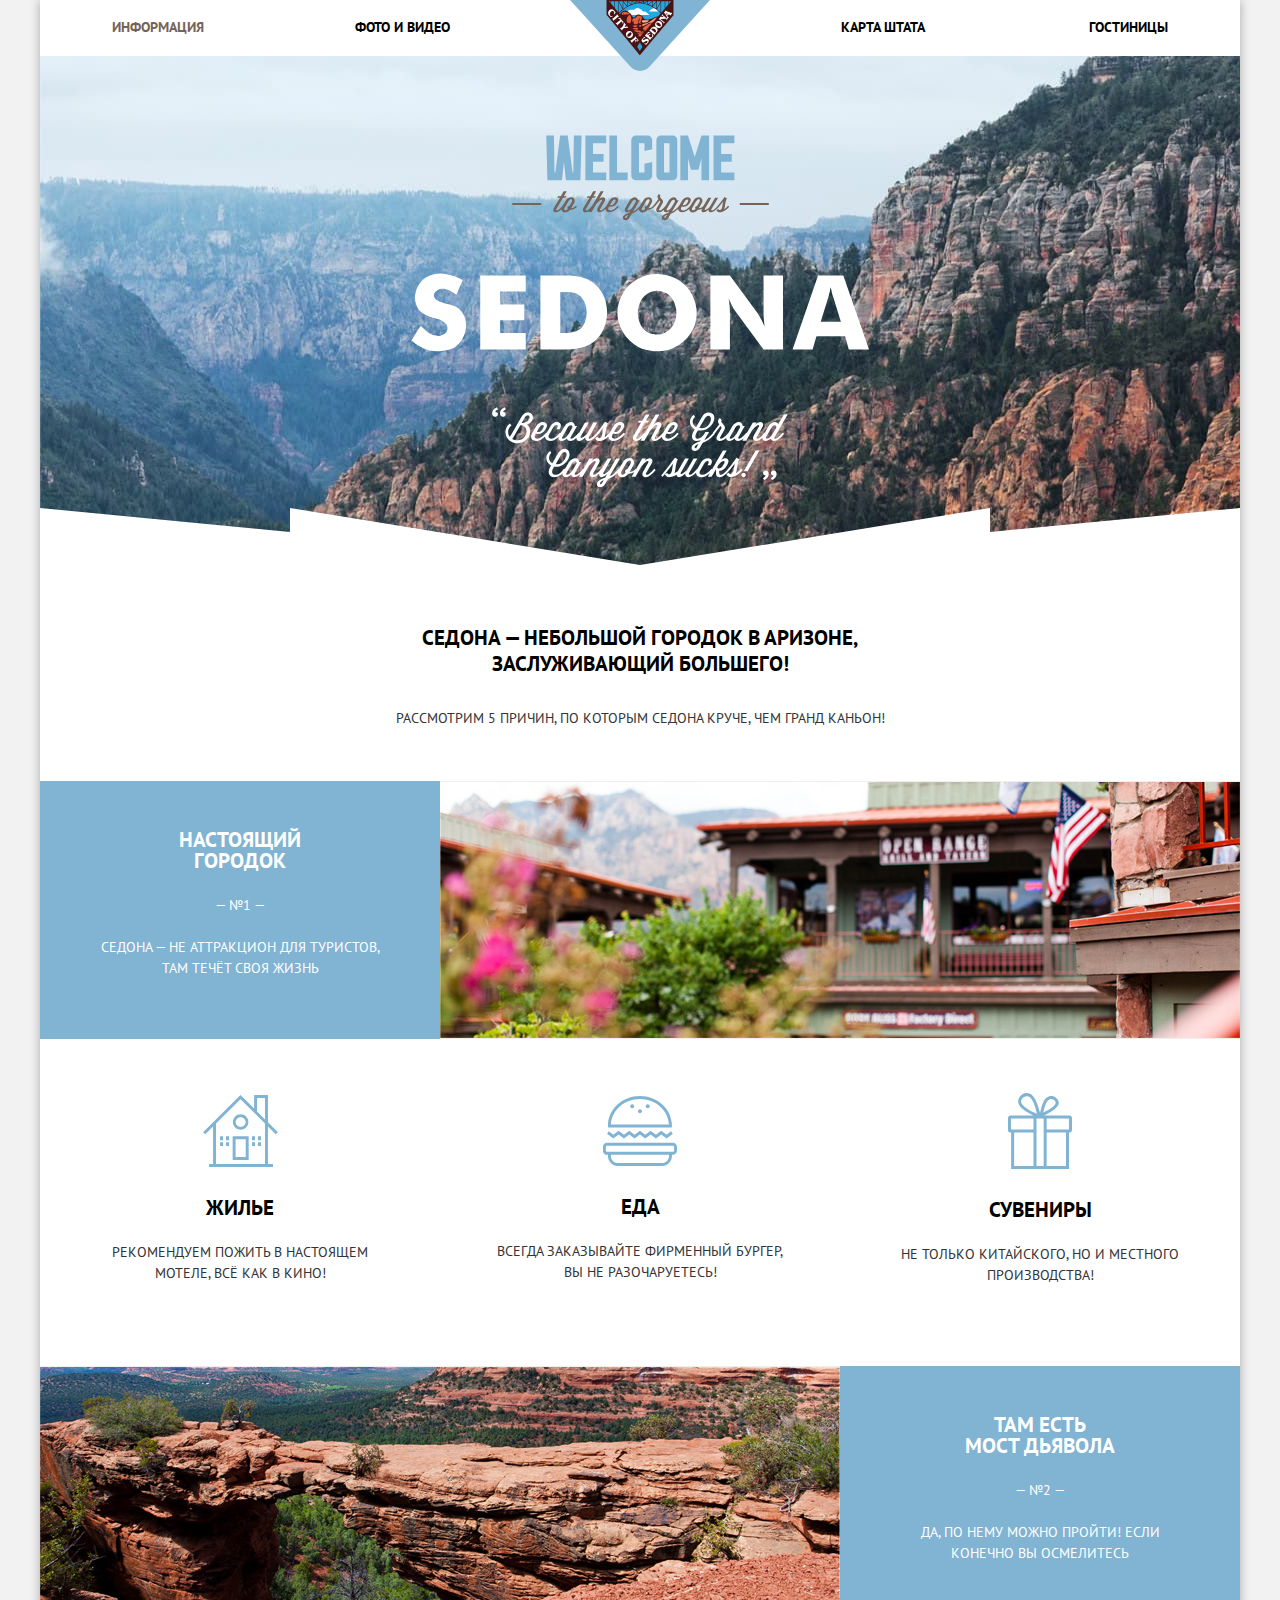
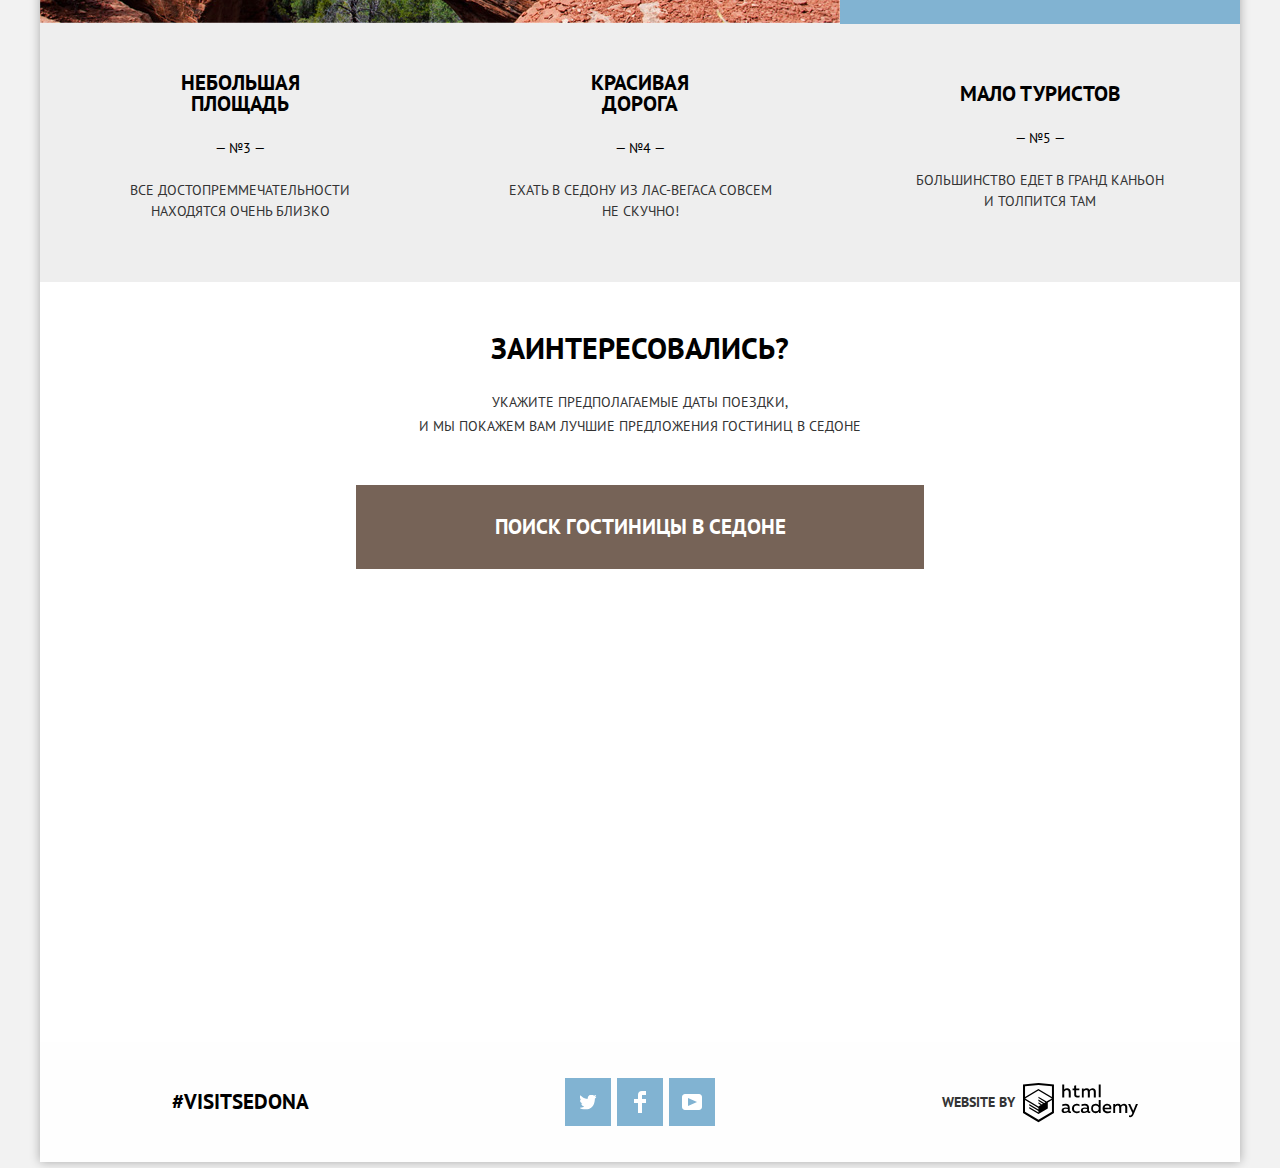
==== commit 2f81dd31: "поправка перед 2й отправкой" ====
--- a/index.html
+++ b/index.html
@@ -4,14 +4,13 @@
 <head>
   <meta charset="utf-8">
   <title>HTML Academy: Седона</title>
-  <link href="https://fonts.googleapis.com/css?family=PT+Sans+Narrow:400,700&amp;subset=latin,cyrillic"
-    rel="stylesheet">
+  <link href="https://fonts.googleapis.com/css?family=PT+Sans:400,700&amp;subset=latin,cyrillic" rel="stylesheet">
   <link href="css/normalize.min.css" rel="stylesheet">
-  <link href="css/style.css" rel="stylesheet">
+  <link href="css/style.min.css" rel="stylesheet">
 </head>
 
 <body>
-  <div class="container">
+  <div class="container main-page">
     <header class="main-header">
       <nav class="main-navigation">
         <a class="main-header-logo">
@@ -67,7 +66,7 @@
       </section>
       <section class="feature feature-img-bridge">
         <div class="features-item features-item-color">
-          <h3 class="features-title">Там есть мост дьявола</h3>
+          <h3 class="features-title">Там есть мост&nbsp;дьявола</h3>
           <span class="number">— №2 —</span>
           <p class="option option-white">Да, по нему можно пройти! Если конечно вы осмелитесь</p>
         </div>
@@ -77,18 +76,18 @@
           <li class="features-item">
             <h3 class="features-title">Небольшая площадь</h3>
             <span class="number">— №3 —</span>
-            <p class="option">Все достопреммечательности находятся очень близко</p>
+            <p class="option">Все достопреммечательности находятся&nbsp;очень близко</p>
 
           </li>
           <li class="features-item">
             <h3 class="features-title">Красивая дорога</h3>
             <span class="number">— №4 —</span>
-            <p class="option">Ехать в Седону из Лас-Вегаса совсем&nbsp;не скучно!</p>
+            <p class="option">Ехать в Седону из Лас-Вегаса совсем не&nbsp;скучно!</p>
           </li>
           <li class="features-item">
             <h3 class="features-title">Мало туристов</h3>
             <span class="number">— №5 —</span>
-            <p class="option">Большинство едет в Гранд каньон&nbsp;и толпится там</p>
+            <p class="option">Большинство едет в Гранд каньон и&nbsp;толпится там</p>
           </li>
         </ul>
       </section>
@@ -102,28 +101,42 @@
             седоне</button>
           <section class="form">
             <h2 class="visually-hidden">Поиск гостиницы</h2>
-            <form class="form-booking" action="#" method="post">
+            <form class="form-booking" action="https://echo.htmlacademy.ru" method="GET">
               <div class="form-control">
                 <div class="form-content">
                   <label class="check-in" for="check-in-date">Дата заезда:</label>
                   <input class="check-in-date-input" type="text" id="check-in-date" name="date" value="24 апреля 2017">
-                  <button class="form-calendar" type="button" aria-label="Открыть календарь"></button>
+                  <button class="form-calendar" type="button" aria-label="Открыть календарь">
+                    <svg class="calendar-icon" xmlns="http://www.w3.org/2000/svg" width="21" height="22"
+                      viewBox="0 0 21 22">
+                      <path
+                        d="M19.251 2.025h-2.845V.648c0-.381-.294-.689-.656-.689-.363 0-.656.308-.656.689v1.377h-3.938V.648c0-.381-.294-.689-.655-.689-.363 0-.657.308-.657.689v1.377H5.906V.648c0-.381-.294-.689-.656-.689-.363 0-.657.308-.657.689v1.377H1.75C.784 2.025 0 2.847 0 3.862v16.302C0 21.179.784 22 1.75 22h17.501c.966 0 1.749-.821 1.749-1.836V3.862c0-1.015-.783-1.837-1.749-1.837zm.437 18.139a.448.448 0 0 1-.437.459H1.75a.45.45 0 0 1-.438-.459V3.862a.45.45 0 0 1 .438-.459h2.844v1.378c0 .381.294.689.657.689.362 0 .656-.308.656-.689V3.403h3.938v1.378c0 .381.294.689.657.689.361 0 .655-.308.655-.689V3.403h3.938v1.378c0 .381.293.689.656.689.362 0 .656-.308.656-.689V3.403h2.845c.241 0 .437.206.437.459v16.302z" />
+                      <path
+                        d="M4.594 8.225h2.625v2.066H4.594zM4.594 11.668h2.625v2.067H4.594zM4.594 15.112h2.625v2.066H4.594zM9.188 15.112h2.625v2.066H9.188zM9.188 11.668h2.625v2.067H9.188zM9.188 8.225h2.625v2.066H9.188zM13.781 15.112h2.625v2.066h-2.625zM13.781 11.668h2.625v2.067h-2.625zM13.781 8.225h2.625v2.066h-2.625z" />
+                    </svg></button>
                 </div>
                 <div class="form-content form-content-margin-middle">
                   <label class="check-out" for="check-out-date">Дата выезда:</label>
                   <input type="text" class="check-in-date-input" id="check-out-date" name="date" value="4 июля 2017">
-                  <button class="form-calendar" type="button" aria-label="Открыть календарь"></button>
+                  <button class="form-calendar" type="button" aria-label="Открыть календарь">
+                    <svg class="calendar-icon" xmlns="http://www.w3.org/2000/svg" width="21" height="22"
+                      viewBox="0 0 21 22">
+                      <path
+                        d="M19.251 2.025h-2.845V.648c0-.381-.294-.689-.656-.689-.363 0-.656.308-.656.689v1.377h-3.938V.648c0-.381-.294-.689-.655-.689-.363 0-.657.308-.657.689v1.377H5.906V.648c0-.381-.294-.689-.656-.689-.363 0-.657.308-.657.689v1.377H1.75C.784 2.025 0 2.847 0 3.862v16.302C0 21.179.784 22 1.75 22h17.501c.966 0 1.749-.821 1.749-1.836V3.862c0-1.015-.783-1.837-1.749-1.837zm.437 18.139a.448.448 0 0 1-.437.459H1.75a.45.45 0 0 1-.438-.459V3.862a.45.45 0 0 1 .438-.459h2.844v1.378c0 .381.294.689.657.689.362 0 .656-.308.656-.689V3.403h3.938v1.378c0 .381.294.689.657.689.361 0 .655-.308.655-.689V3.403h3.938v1.378c0 .381.293.689.656.689.362 0 .656-.308.656-.689V3.403h2.845c.241 0 .437.206.437.459v16.302z" />
+                      <path
+                        d="M4.594 8.225h2.625v2.066H4.594zM4.594 11.668h2.625v2.067H4.594zM4.594 15.112h2.625v2.066H4.594zM9.188 15.112h2.625v2.066H9.188zM9.188 11.668h2.625v2.067H9.188zM9.188 8.225h2.625v2.066H9.188zM13.781 15.112h2.625v2.066h-2.625zM13.781 11.668h2.625v2.067h-2.625zM13.781 8.225h2.625v2.066h-2.625z" />
+                    </svg></button>
                 </div>
                 <div class="form-content form-content-margin-big">
                   <label class="adults" for="adults">Взрослые:</label>
                   <div class="form-content-number">
                     <a class="form-count form-minus" href="#" aria-label="Уменьшить колличество взрослых"></a>
-                    <input type="number" class="adults" id="adults" name="adults" value="2">
+                    <input type="text" class="adults" id="adults" name="adults" value="2">
                     <a class="form-count form-plus" href="#" aria-label="Увеличить колличество взрослых"></a></div>
                   <label class="childs" for="child">Дети:</label>
                   <div class="form-content-number">
                     <a class="form-count form-minus" href="#" aria-label="Уменьшить колличество детей"></a>
-                    <input type="number" class="child" id="child" name="child" value="0">
+                    <input type="text" class="child" id="child" name="child" value="0">
                     <a class="form-count form-plus" href="#" aria-label="Увеличить колличество детей"></a>
                   </div>
                 </div>
@@ -167,7 +180,7 @@
       </div>
     </footer>
   </div>
-  <script src="./js/script.js"></script>
+  <script src="./js/script.min.js"></script>
 
 </body>
 
--- a/css/style.min.css
+++ b/css/style.min.css
@@ -0,0 +1 @@
+html{box-sizing:border-box}body{margin:0;background-color:#f2f2f2}.main-page{font-family:"PT Sans",Arial,sans-serif;font-size:14px;line-height:21px;font-weight:normal;color:#333;text-transform:uppercase;background:#fff}.container{width:1200px;margin:0 auto;padding:0;-webkit-box-shadow:0 0 10px rgba(0,0,0,.3);box-shadow:0 0 10px rgba(0,0,0,.3);position:relative}.main-header{position:relative}a{text-decoration:none;color:inherit;cursor:pointer}ul{padding:0;margin:0;list-style:none}p{margin:0;padding:0}button{border:0;cursor:pointer;background:0}*,*::before,*::after{box-sizing:inherit}.main-header-logo{width:140px;height:71px;display:inline-block;vertical-align:top;position:absolute;z-index:1;left:50%;transform:translateX(-50%);top:0}img{display:inline-block;max-width:100%;max-height:100%;vertical-align:top}label{cursor:pointer}.main-navigation{font-size:14px;line-height:26px;font-weight:bold;color:#000;background-color:#fff}.site-navigation a{color:#000}.site-navigation a:hover{color:#81b3d2}.site-navigation a:focus{color:rgba(0,0,0,0.3)}.site-navigation-item-current a{color:#766357}.site-navigation{display:flex;flex-wrap:wrap;margin:0;list-style:none;padding:0 72px}.site-navigation-item{width:23%;text-align:left;padding-top:14px;padding-bottom:16px}.site-navigation li:nth-child(4n+3){margin-left:auto;text-align:right}.site-navigation li:nth-child(4n+4){text-align:right}.welcome{background-image:url(../img/background-photo.jpg);background-size:cover;background-repeat:no-repeat;position:relative;padding-top:79px;padding-bottom:77px;text-align:center;background-position:0 21%}.intro-welcome{width:459px;height:353px}.welcome::after{content:"";display:block;background-image:url(../img/intro-mask.svg);position:absolute;height:57px;width:100%;bottom:0;left:0}.explain{text-align:center;padding-top:60px;padding-bottom:50px}.main-text{font-size:21px;line-height:26px;max-width:450px;font-weight:bold;color:#000;margin:0 auto;margin-bottom:28px}.addition{font-size:14px;line-height:26px;max-width:489px;margin:0 auto}.features-title{font-size:21px;line-height:21px;margin-top:0;margin-bottom:24px;width:160px;margin-right:auto;margin-left:auto}.features-title-color{width:180px}.feature{display:flex;margin:0;background-repeat:no-repeat;background-size:auto;background-color:#eee}.feature-img-city{background-image:url(../img/pavilion.jpg);background-position:center right;width:100%}.feature-img-bridge{background-image:url(../img/mountain.jpg);background-position:center left;flex-direction:row-reverse;width:100%}span.number{display:block;margin-bottom:21px}.feature-color-white{background:#fff}.feature-color-white .features-item{padding-bottom:80px}.features-item{width:400px;padding-left:49px;padding-right:49px;padding-top:48px;padding-bottom:60px;text-align:center;color:#000}.features-item-color{background-color:#81b3d2;color:#fff}.features-icon{margin-top:6px;margin-bottom:30px}.features-list{display:flex;flex-direction:row;list-style:none;align-items:center;flex-wrap:wrap}.interes{text-align:center;list-style:none;padding-top:48px}.transfer{background-color:#eee}.form-title{font-weight:bold;font-size:30px;line-height:36px;color:#000;margin-bottom:24px}.option{color:#333}.option-white{color:#fff}.form-text{line-height:24px;max-width:484px;margin-bottom:47px;display:inline-block;vertical-align:top}.form-hidden{position:relative}.button-form-open{text-align:center;color:#fff;text-transform:uppercase;font-size:21px;line-height:26px;width:568px;padding-top:29px;padding-bottom:29px;font-weight:bold;background-color:#766357;position:relative;z-index:1}.button-form-open:hover{background-color:#604e43}.button-form-open:focus{color:rgba(255,255,255,0.3);background-color:#503e33}.form{text-align:center;padding:56px;display:block;text-transform:uppercase;width:568px;background-color:#fff;list-style:none;min-height:396px;margin:0 auto;box-shadow:0 7px 15px 0 rgba(0,1,1,0.15);position:absolute;left:50%;transform:translateX(-50%);border:0;transition:top .5s,opacity .3s;opacity:0;top:0}.active-form{top:100%;opacity:1;transition:top .5s,opacity .1s}.form-calendar{background-size:auto;background-color:transparent;border:0;cursor:pointer;position:absolute;top:50%;right:3px;transform:translateY(-50%);outline:0}.calendar-icon{fill:#cacaca}.form-calendar:hover .calendar-icon{fill:#000}.form-calendar:active .calendar-icon,.form-calendar:focus .calendar-icon{fill:#81b3d2}.form-content label{font-weight:600;color:#000;letter-spacing:.5px;text-align:left}.form-count{display:inline-flex;width:38px;height:38px;border:0;position:relative;background:#f2f2f2;vertical-align:middle}.form-minus{align-items:center;justify-content:center}.form-minus::before{content:"";width:13px;height:3px;background:#a9a9a9;display:block}.form-minus:hover::before,.form-plus:hover::after,.form-plus:hover::before{background:#000}.form-minus:active::before,.form-plus:active::after,.form-plus:active::before{background:#81b3d2}.form-plus{display:inline-block;vertical-align:top;width:38px;height:38px;border:0}.form-plus::after{content:"";width:13px;height:3px;background:#a9a9a9;display:block;position:absolute;top:50%;left:50%;transform:translate(-50%,-50%) rotate(90deg)}.form-plus::before{content:"";width:13px;height:3px;background:#a1a1a5;display:block;position:absolute;top:50%;left:50%;transform:translate(-50%,-50%)}.form-content{margin-bottom:23px;position:relative;display:flex;align-items:center}.form-content-margin-middle{margin-bottom:28px}.form-content-margin-big{margin-bottom:55px}.form-content-number{display:flex;margin-left:34px}.form-content-number:last-child{margin-left:22px}input#adults{background:#f2f2f2;border:0;font-weight:bold;width:38px;height:38px;text-align:center}input#child{background:#f2f2f2;border:0;font-weight:bold;width:38px;height:38px;text-align:center}.childs{margin-left:auto}.form-control{display:flex;flex-direction:column;justify-content:space-between}.check-in-date-input{margin-left:auto;width:346px;background:#f2f2f2;color:#000;border:0;font-weight:700;text-transform:uppercase;padding-top:11px;padding-bottom:11px;padding-left:14px;outline:0;border:2px solid transparent}.check-in-date-input:hover{background:#ebebeb}.check-in-date-input:focus{border:2px solid #e5e5e5}.button{text-align:center;text-transform:uppercase;font-size:21px;font-weight:bold;padding-top:15px;padding-bottom:14px;color:#fff;width:460px;border:2px solid transparent;background-color:#81b3d2}.map{height:593px}.hotel-welcome{display:flex;justify-content:space-between;background-image:url(../img/filter-background.jpg);background-repeat:no-repeat;background-color:lightslategrey;background-position:center;position:relative;color:#fff;padding:26px 72px 32px 72px}.list{display:flex;flex-direction:column}.check-infrastructure{border:0;padding:0;margin:0;margin-right:120px;max-width:40%}.check-infrastructure:last-child{margin-right:0}.check-infrastructure legend{margin-bottom:25px;font-size:16px}.list li{margin-bottom:24px}.list li:last-child{margin-bottom:0}.filter-checkbox+label{position:relative;padding-left:40px;cursor:pointer;display:inline-block}.filter-checkbox+label::after{content:"";position:absolute;left:0;top:50%;transform:translateY(-50%);width:23px;height:23px;background-image:url(../img/checkbox-off.svg)}.filter-checkbox:checked+label::after{content:"";width:27px;background-image:url(../img/checkbox-on.svg)}.filter-checkbox:focus~label::after{box-shadow:-4px 0 6px rgba(255,255,255,0.5)}.filter-checkbox:disabled+label::after{opacity:.5}.prestige{display:flex}.results-wrapper{display:flex;justify-content:flex-start}.filter-range{width:316px;color:#fff;text-transform:uppercase;flex-shrink:0}.filter-range-title{margin-bottom:9px;font-weight:600;font-size:16px;line-height:21px}.price-controls{position:relative;height:36px;margin-bottom:20px;font-size:0;border:2px solid #fff;border-radius:2px;display:flex;align-items:center}.price-controls::after{content:"";position:absolute;top:50%;left:50%;width:2px;height:22px;background:#fff;transform:translate(-50%,-50%)}.price-controls label{display:inline-block;font-size:14px;vertical-align:top;cursor:pointer}.price-controls .min-price{padding-left:65px}.price-controls .max-price{padding-left:75px}.price-controls input{width:50px;margin:0;color:inherit;font:inherit;background:0;border:0}.range-controls{position:relative;margin-bottom:32px}.range-controls .scale{height:2px;background:rgba(255,255,255,0.3)}.range-controls .bar{width:80%;height:2px;background:#fff}.range-toggle{position:absolute;top:-9px;width:22px;height:22px;background:#ababab;border:9px solid #fff;border-radius:50%;box-shadow:0 2px 1px 0 rgba(0,1,1,0.2);cursor:pointer;padding:0}.range-toggle:hover{background:#1c4f80;width:24px;height:24px;top:-10px}.range-toggle-min{left:0}.range-toggle-max{left:80%}.btn-transparent{display:block;margin:0 auto;padding:6px 35px;font-size:14px;line-height:20px;color:#fff;text-transform:uppercase;background:transparent;border:2px solid #fff;border-radius:2px;cursor:pointer}.btn-transparent:hover{color:#000;background:#fff}.sorting-wrapper{display:flex;flex-direction:row;justify-content:space-between;height:87px;border-bottom:1px solid #f2f2f2}.found-result{display:flex;align-items:center}.total-result{font-size:21px;font-weight:bold;margin-left:72px;flex-shrink:0}.sorting{display:flex;flex-wrap:wrap;flex-direction:row;margin-left:40px}.sorting li{display:inline-block;vertical-align:top;font-size:12px;color:rgba(0,0,0,0.3);margin-right:33px;text-decoration-style:dotted}.sorting a{color:rgba(0,0,0,0.3);border-bottom:1px dotted #81b3d2}.sorting-item-current a{color:#81b3d2}.sorting-item a:hover{color:#81b3d2}.sorting-item a:focus{color:#000}.sort{font-size:12px;margin-left:49px}.sorting-type{display:flex;align-items:center;flex-direction:row-reverse;width:200px}.sorting-type-list{margin-right:60px}.sorting-type-list li{display:inline-block;vertical-align:top;margin-right:12px}.arrow-svg{fill:#cacaca}.arrow-svg:hover{fill:#000}.arrow-svg:focus{fill:#81b3d2}.active{fill:#81b3d2}.catalog-list{display:flex;flex-direction:column;justify-content:flex-start;align-self:center}.catalog-item{display:flex;flex-direction:row;justify-content:space-between;min-height:150px;padding:25px 72px 24px 72px;border-bottom:1px solid #f2f2f2}.catalog-left{display:flex;justify-content:flex-start}.button-detail{font-weight:bold;color:#fff;display:inline-block;vertical-align:top;padding-bottom:5px;padding-top:5px;padding-left:18px;padding-right:18px;text-transform:uppercase;background-color:#81b3d2}.button-detail:hover{background-color:#669ec0}.button-detail:focus{color:rgba(255,255,255,0.3);background-color:#5496bd}.button-reservation{font-weight:bold;color:#fff;display:inline-block;vertical-align:top;padding-bottom:5px;padding-top:5px;padding-left:17px;padding-right:17px;text-transform:uppercase;background-color:#766357}.button-reservation:hover{background-color:#604e43}.button-reservation:focus{color:rgba(255,255,255,0.3);background-color:#503e33}.photo-hotel{display:flex;flex-direction:column;justify-content:center;flex-shrink:0}.img-hotel{width:135px;height:90px}.list-hotel{display:flex;flex-direction:column;justify-content:space-between;margin-left:30px;padding-right:40px}.title-hotel-wrap{margin-bottom:11px}.button-wrap{display:flex;flex-wrap:wrap}.btn{margin-bottom:5px}.btn:last-child{margin-right:0}.title-hotel{font-size:21px;line-height:26px;margin:auto;color:#000;letter-spacing:.4px}.hotel-price,.hotel-type{display:flex;flex-direction:column;margin-right:6px}.hotel-price span,.hotel-type span{margin-bottom:8px}.title-hotel:hover{color:#81b3d2}.title-hotel:focus{color:rgba(0,0,0,0.3)}.hotel-rating-stars{max-width:120px;height:100%;display:flex;flex-direction:column;justify-content:space-between;align-items:flex-end}.star{margin-top:5px}.total-rating{background-color:#f2f2f2;color:#000;padding:5px 13px 6px 15px;line-height:16px}.footer{display:flex;align-items:center;padding-top:30px;padding-bottom:30px;position:absolute;z-index:2;bottom:0;width:100%;background-color:rgba(254,254,254,0.9)}.footer-static{position:static}.footer-col{width:400px}.footer-visits{line-height:26px;font-weight:bold;font-size:21px;color:#000;text-align:center}.footer-copyright{line-height:26px;display:flex;font-weight:normal;align-items:center;justify-content:center}.button-academy{margin-left:8px;margin-top:8px;.form-minus:before}.social{display:flex;justify-content:center;flex-wrap:wrap}.social li{width:46px;height:48px;background:#81b3d2;position:relative;margin-right:6px;margin-bottom:6px;margin-top:6px}.social li:last-child{margin-right:0}.social li:hover{background:#669ec0}.social li:focus{background:#5496bd;opacity:.5}.social a{display:block;width:100%;height:100%}.social img{position:absolute;top:50%;left:50%;transform:translate(-50%,-50%)}.academy-logo{fill:#000}.academy-logo:hover{fill:#81b3d2}.academy-logo:active{fill:#bdbbbc}.visually-hidden{position:absolute;padding:0;border:0;height:0;width:0;overflow:hidden}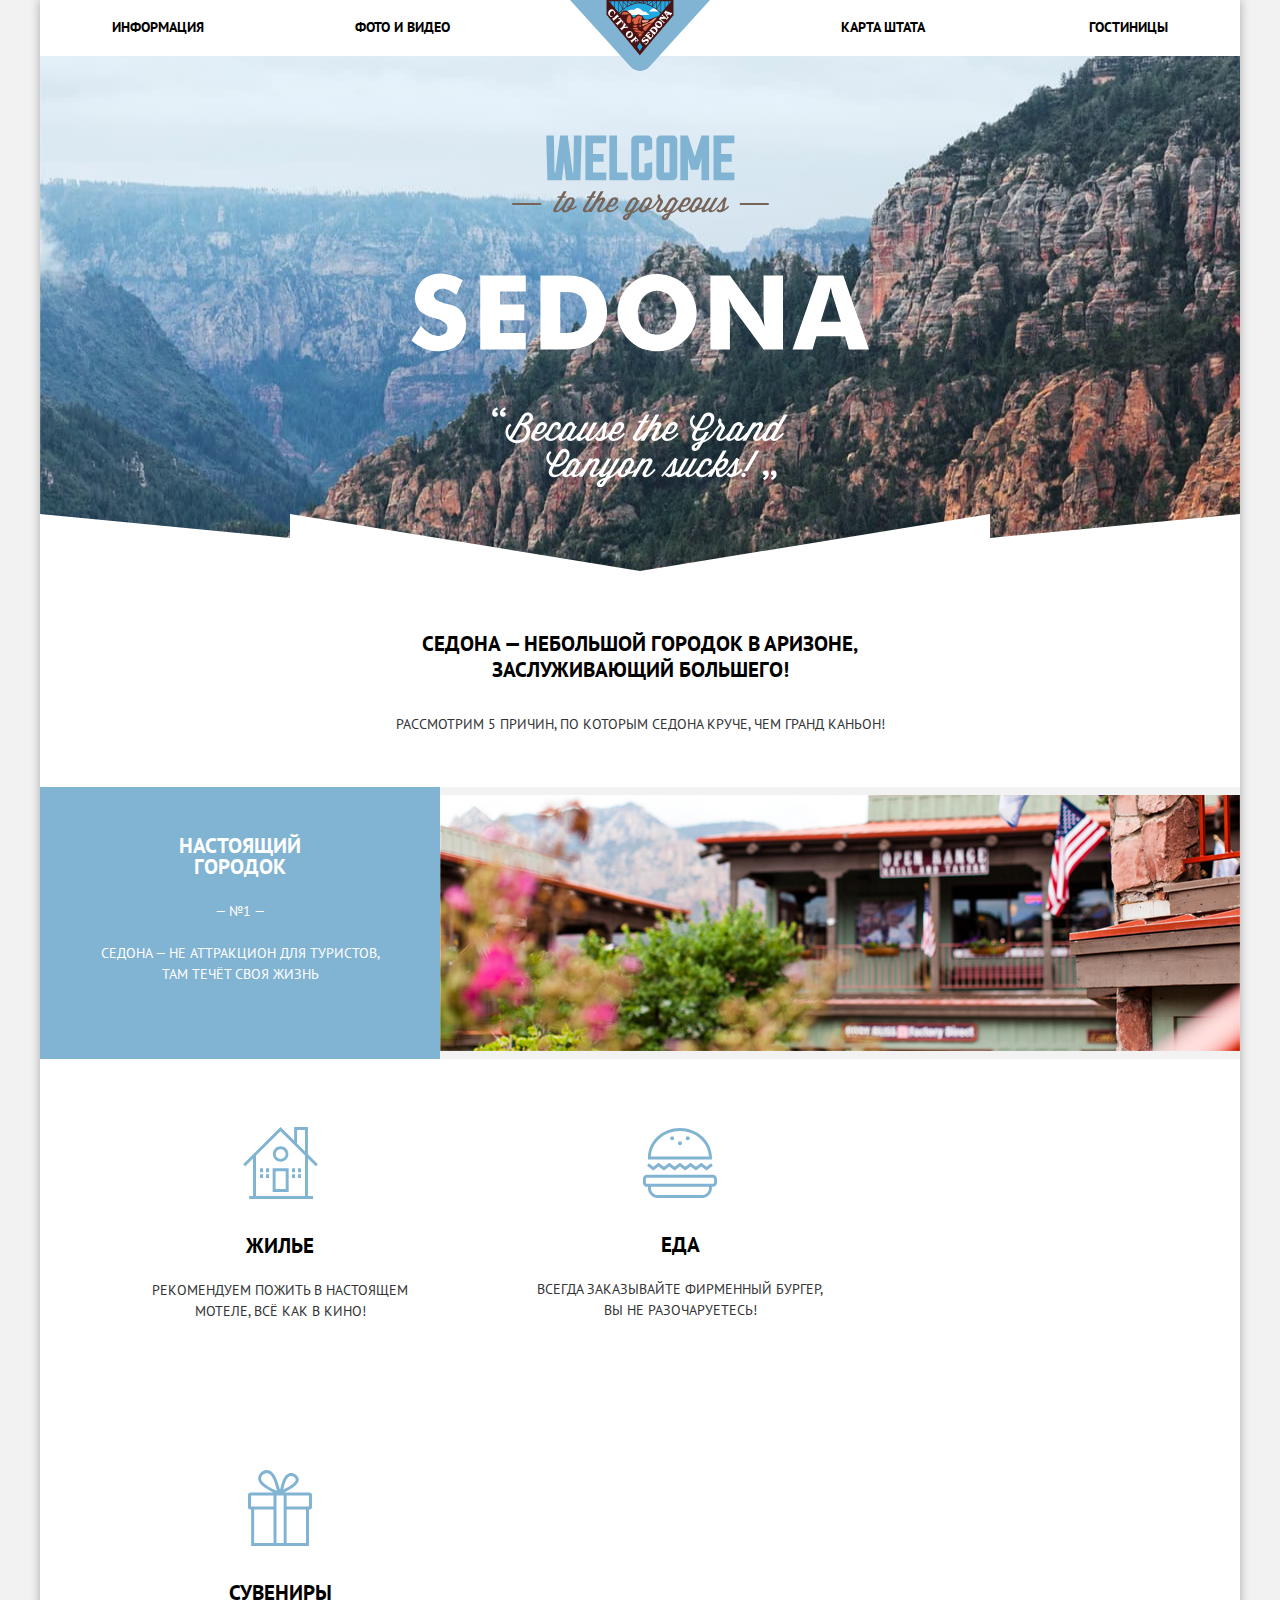
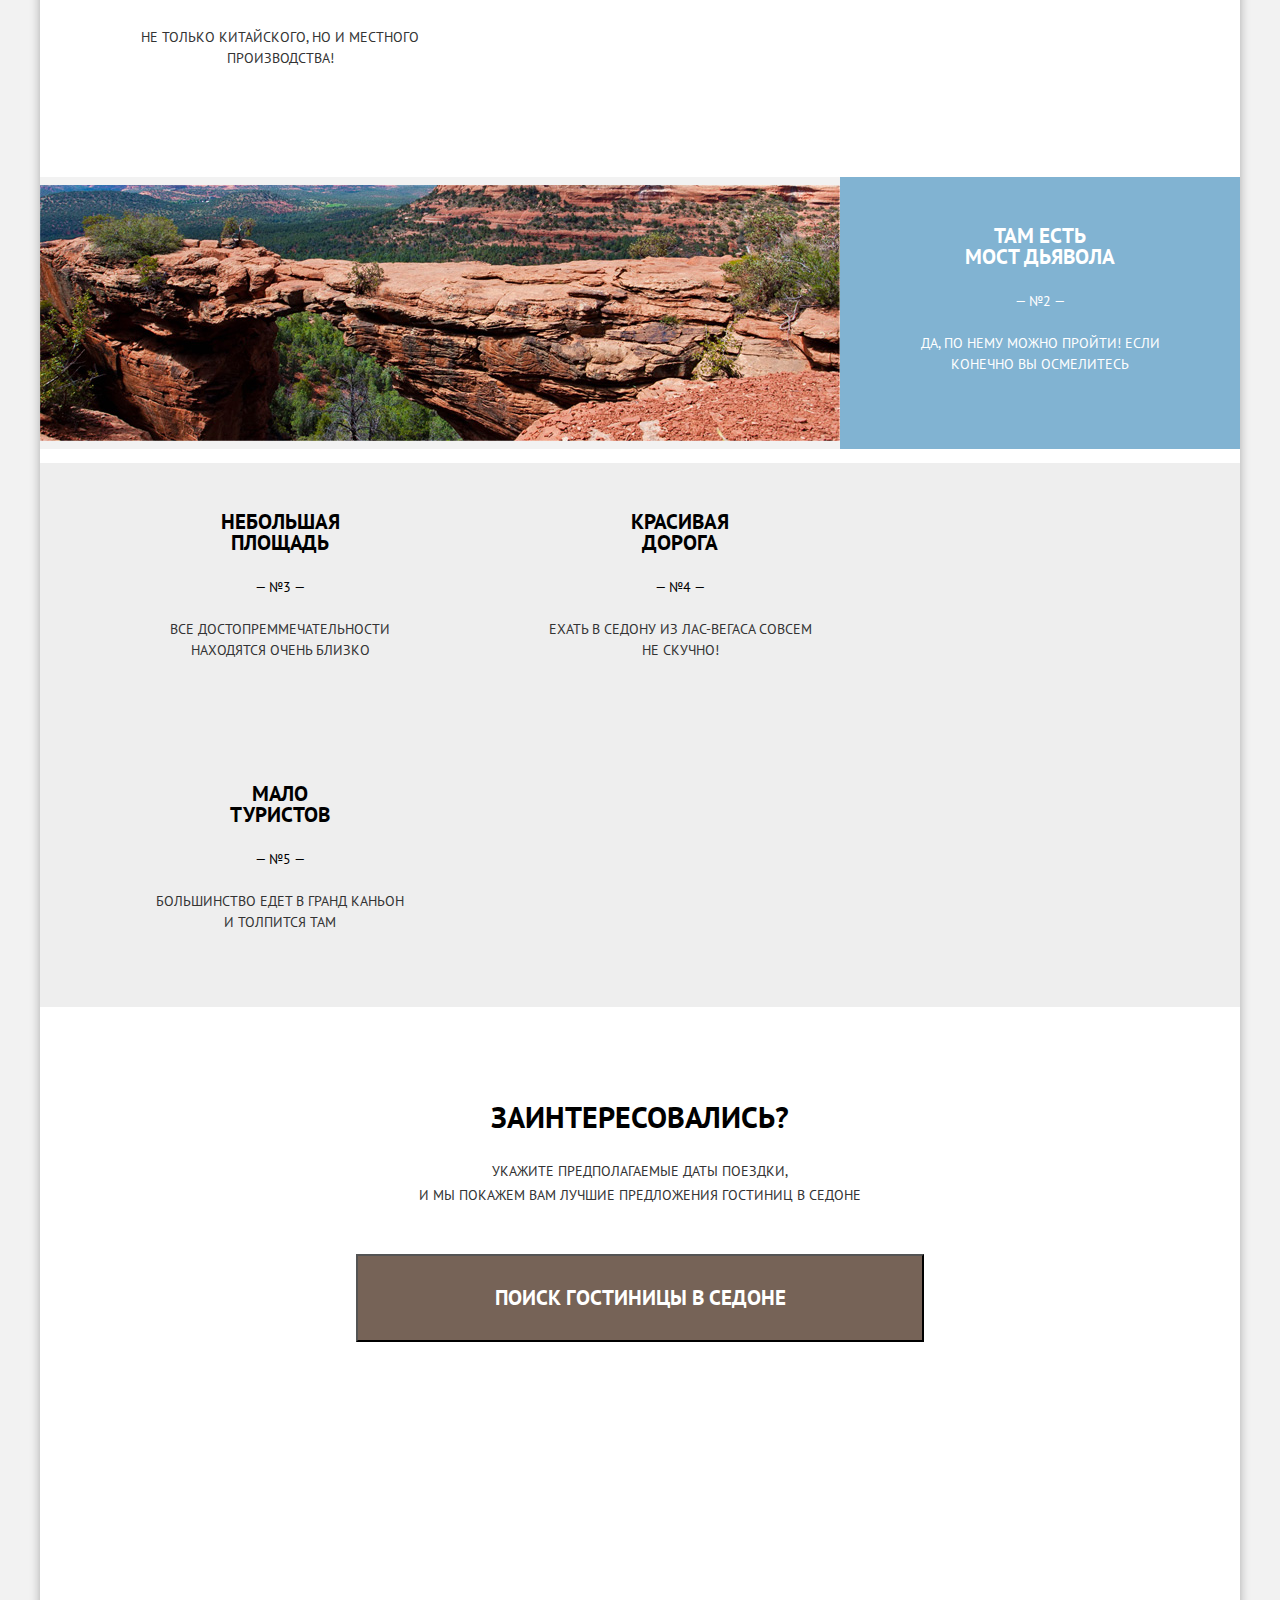
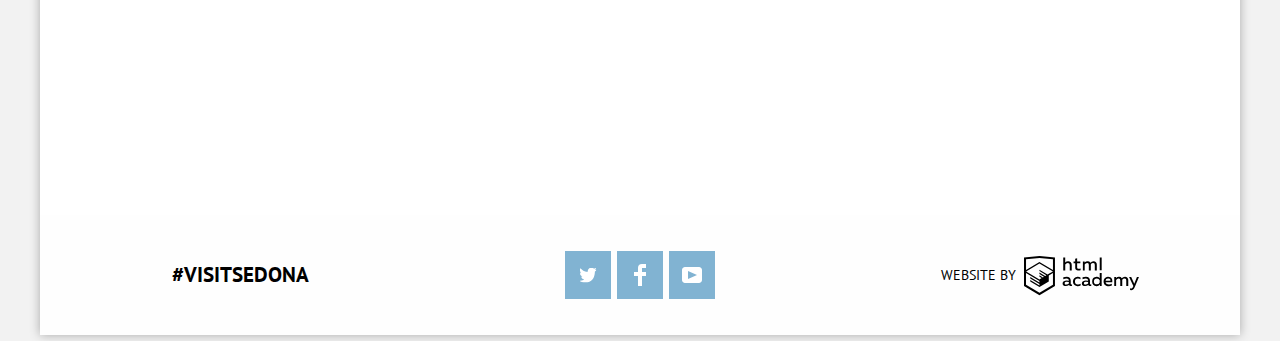
==== commit ba548f98: "поправка №2" ====
--- a/index.html
+++ b/index.html
@@ -14,11 +14,11 @@
     <header class="main-header">
       <nav class="main-navigation">
         <a class="main-header-logo">
-          <img src="img/logo.svg" width="140px" height="71px" alt="Логотип sedona">
+          <img src="img/logo.svg" width="140" height="71" alt="Логотип sedona">
         </a>
         <div class="main-navigator-wrapper">
           <ul class="site-navigation">
-            <li class="site-navigation-item site-navigation-item-current"><a href="info.html">Информация</a></li>
+            <li class="site-navigation-item"><a href="info.html">Информация</a></li>
             <li class="site-navigation-item"><a href="photo-and-video.html">Фото и видео</a></li>
             <li class="site-navigation-item"><a href="map-state.html">Карта штата</a></li>
             <li class="site-navigation-item"><a href="inner.html">Гостиницы</a></li>
@@ -29,8 +29,7 @@
     <main>
       <section class="welcome">
         <h1 class="visually-hidden">Седона</h1>
-        <img class="intro-welcome" width="459px" height="353px" src="img/intro-welcome.svg"
-          alt="Добро пожаловать в седону">
+        <img class="intro-welcome" width="459" height="353" src="img/intro-welcome.svg" alt="Добро пожаловать в седону">
       </section>
       <section class="explain">
         <h2 class="visually-hidden">Седона - небольшой городок в аризоне</h2>
@@ -131,7 +130,7 @@
                   <label class="adults" for="adults">Взрослые:</label>
                   <div class="form-content-number">
                     <a class="form-count form-minus" href="#" aria-label="Уменьшить колличество взрослых"></a>
-                    <input type="text" class="adults" id="adults" name="adults" value="2">
+                    <input type="text" class="adult" id="adults" name="adults" value="2">
                     <a class="form-count form-plus" href="#" aria-label="Увеличить колличество взрослых"></a></div>
                   <label class="childs" for="child">Дети:</label>
                   <div class="form-content-number">
@@ -161,17 +160,21 @@
       </div>
       <div class="footer-col">
         <ul class="social">
-          <li><a class="social-button" href="#"><img src="img/twitter.svg" alt="логотип Twitter"></a></li>
-          <li><a class="social-button" href="#"><img src="img/fb-icon.svg" alt="логотип Twitter"></a></li>
-          <li><a class="social-button" href="#"><img src="img/youtube.svg" alt="логотип Twitter"></a></li>
+          <li><a class="social-button" href="#"><img src="img/twitter.svg" width="17" height="15"
+                alt="логотип Twitter"></a></li>
+          <li><a class="social-button" href="#"><img src="img/fb-icon.svg" width="12" height="22"
+                alt="логотип Facebook"></a></li>
+          <li><a class="social-button" href="#"><img src="img/youtube.svg" width="20" height="16"
+                alt="логотип YouTube"></a></li>
         </ul>
       </div>
       <div class="footer-col">
         <p class="footer-copyright">
-          <b>Website by</b>
-          <a class="button-academy" href="https://up.htmlacademy.ru/htmlcss/26">
+          <b class="web">Website by</b>
+          <a class="button-academy" aria-label="лендинг интенсива «Профессиональный HTML и CSS, уровень 1»"
+            href="https://htmlacademy.ru/intensive/htmlcss">
             <svg class="academy-logo" id="Layer_1" data-name="Layer 1" xmlns="http://www.w3.org/2000/svg"
-              viewBox="0 0 108.08 36.85" alt="ссылка на интенсив HTMl академии" height="41" width="115">
+              viewBox="0 0 108.08 36.85" height="41" width="115">
               <path
                 d="M44.61,26.88a2,2,0,0,0,.55-0.1v1.33a3.25,3.25,0,0,1-1.18.21,1.67,1.67,0,0,1-1.67-1,4.84,4.84,0,0,1-3.14,1.08c-1.51,0-2.91-.83-2.91-2.55,0-2.13,2-2.79,3.71-2.79a11.08,11.08,0,0,1,2.17.25v-0.3c0-1-.76-1.77-2.19-1.77a7.42,7.42,0,0,0-3,.64v-1.7a10.21,10.21,0,0,1,3.19-.55c2.36,0,3.81,1.12,3.81,3.65v3a0.54,0.54,0,0,0,.49.59h0.17Zm-6.44-1.13A1.35,1.35,0,0,0,39.63,27h0.11a3.39,3.39,0,0,0,2.41-1V24.58a9.72,9.72,0,0,0-1.81-.21c-1,0-2.16.33-2.16,1.38h0Zm12.36-6.11a5,5,0,0,1,2.57.64V22a4.08,4.08,0,0,0-2.3-.7,2.75,2.75,0,1,0,0,5.49,5,5,0,0,0,2.43-.64v1.71a6.27,6.27,0,0,1-2.76.57A4.21,4.21,0,0,1,46,24.51q0-.21,0-0.41a4.32,4.32,0,0,1,4.18-4.46h0.38Zm12.17,7.24a2,2,0,0,0,.55-0.1v1.33a3.25,3.25,0,0,1-1.18.21,1.67,1.67,0,0,1-1.67-1,4.84,4.84,0,0,1-3.14,1.08c-1.51,0-2.91-.83-2.91-2.55,0-2.13,2-2.79,3.71-2.79a11.08,11.08,0,0,1,2.17.25v-0.3c0-1-.76-1.77-2.19-1.77a7.42,7.42,0,0,0-3,.64v-1.7a10.21,10.21,0,0,1,3.19-.55c2.36,0,3.81,1.12,3.81,3.65v3a0.54,0.54,0,0,0,.49.59h0.17Zm-6.44-1.13A1.35,1.35,0,0,0,57.73,27h0.11a3.39,3.39,0,0,0,2.41-1V24.58a9.72,9.72,0,0,0-1.81-.21c-1.06,0-2.16.33-2.16,1.38h0ZM73,16V28.2H71.35V26.88a3.88,3.88,0,0,1-3.19,1.54,4.4,4.4,0,0,1,0-8.78,3.81,3.81,0,0,1,3,1.3V16H73Zm-4.53,5.22a2.76,2.76,0,1,0,0,5.52A2.86,2.86,0,0,0,71.15,25V23A2.91,2.91,0,0,0,68.49,21.27ZM79,19.64c3.31,0,4.46,2.68,3.92,5.09H76.7c0.21,1.5,1.67,2.11,3.19,2.11a6.11,6.11,0,0,0,2.64-.59v1.6a7.14,7.14,0,0,1-3,.57C77,28.42,74.78,27,74.78,24a4.18,4.18,0,0,1,4-4.39H79Zm0.09,1.54a2.28,2.28,0,0,0-2.44,2.1v0.06H81.3A2,2,0,0,0,79.13,21.18Zm5.73,7V19.87h1.65v1a3.81,3.81,0,0,1,2.78-1.27A2.86,2.86,0,0,1,91.89,21a4.12,4.12,0,0,1,2.91-1.33A3.06,3.06,0,0,1,98,23V28.2h-1.9V23.05a1.59,1.59,0,0,0-1.42-1.75H94.42a2.8,2.8,0,0,0-2.07,1.12V28.2h-1.9V23.05A1.59,1.59,0,0,0,89,21.31H88.8a3,3,0,0,0-2.21,1.29v5.63H84.86Zm21.31-8.33h1.9l-3.91,9.46c-0.9,2.17-2.09,2.86-3.35,2.86a4.76,4.76,0,0,1-1.1-.14V30.46a2.86,2.86,0,0,0,.85.12c0.9,0,1.58-.64,2.07-1.9l0.17-.42-4-8.4h2l2.86,6.29ZM38.73,1.46V6.22a3.81,3.81,0,0,1,2.7-1.14,3.25,3.25,0,0,1,3.44,3.4v5.15H43V8.72a1.81,1.81,0,0,0-1.61-2h-0.3a2.93,2.93,0,0,0-2.32,1.39v5.52h-1.9V1.46h1.9ZM49.94,2.31v3h3V6.91h-3v3.81c0,1.1.5,1.46,1.58,1.46a4.49,4.49,0,0,0,1.69-.33v1.6A6.8,6.8,0,0,1,51,13.8a2.55,2.55,0,0,1-2.86-2.74V6.89H46.58V5.26h1.5V2.74Zm5.4,11.31V5.28H57v1A3.81,3.81,0,0,1,59.77,5a2.86,2.86,0,0,1,2.6,1.33A4.12,4.12,0,0,1,65.28,5,3.06,3.06,0,0,1,68.44,8.4v5.21h-1.9V8.46a1.59,1.59,0,0,0-1.42-1.75H64.89a2.8,2.8,0,0,0-2.07,1.12v5.78h-1.9V8.46A1.59,1.59,0,0,0,59.5,6.71H59.27A3,3,0,0,0,57.06,8v5.63H55.34ZM71.17,1.45H73V13.6H71.17V1.45ZM14.71,0H14.55L0,1.54V28.21l14.55,8.66,14.55-8.66V1.54Zm12.5,27.1L14.55,34.64,1.9,27.12V16.18l12.59,7.5V25L5.86,19.9v1.31l8.68,5.21v1.39L5.87,22.65V24l8.68,5.21,8.75-5.24V18.31L27.2,16V27.12Zm0-12.53-3.48,2-1.6,1L14.51,13v1.31L21,18.23H21l-0.14.09-1,.54-5.37-3.2V17l4.24,2.52-1,.67-3.2-1.9v1.31l2.1,1.24L14.5,22.1,2,14.65,14.51,7.11Zm0-1.32L14.49,5.76,1.91,13.25v-10L14.56,1.92,27.21,3.25v10h0Z" />
             </svg>
--- a/css/style.min.css
+++ b/css/style.min.css
@@ -1 +1 @@
-html{box-sizing:border-box}body{margin:0;background-color:#f2f2f2}.main-page{font-family:"PT Sans",Arial,sans-serif;font-size:14px;line-height:21px;font-weight:normal;color:#333;text-transform:uppercase;background:#fff}.container{width:1200px;margin:0 auto;padding:0;-webkit-box-shadow:0 0 10px rgba(0,0,0,.3);box-shadow:0 0 10px rgba(0,0,0,.3);position:relative}.main-header{position:relative}a{text-decoration:none;color:inherit;cursor:pointer}ul{padding:0;margin:0;list-style:none}p{margin:0;padding:0}button{border:0;cursor:pointer;background:0}*,*::before,*::after{box-sizing:inherit}.main-header-logo{width:140px;height:71px;display:inline-block;vertical-align:top;position:absolute;z-index:1;left:50%;transform:translateX(-50%);top:0}img{display:inline-block;max-width:100%;max-height:100%;vertical-align:top}label{cursor:pointer}.main-navigation{font-size:14px;line-height:26px;font-weight:bold;color:#000;background-color:#fff}.site-navigation a{color:#000}.site-navigation a:hover{color:#81b3d2}.site-navigation a:focus{color:rgba(0,0,0,0.3)}.site-navigation-item-current a{color:#766357}.site-navigation{display:flex;flex-wrap:wrap;margin:0;list-style:none;padding:0 72px}.site-navigation-item{width:23%;text-align:left;padding-top:14px;padding-bottom:16px}.site-navigation li:nth-child(4n+3){margin-left:auto;text-align:right}.site-navigation li:nth-child(4n+4){text-align:right}.welcome{background-image:url(../img/background-photo.jpg);background-size:cover;background-repeat:no-repeat;position:relative;padding-top:79px;padding-bottom:77px;text-align:center;background-position:0 21%}.intro-welcome{width:459px;height:353px}.welcome::after{content:"";display:block;background-image:url(../img/intro-mask.svg);position:absolute;height:57px;width:100%;bottom:0;left:0}.explain{text-align:center;padding-top:60px;padding-bottom:50px}.main-text{font-size:21px;line-height:26px;max-width:450px;font-weight:bold;color:#000;margin:0 auto;margin-bottom:28px}.addition{font-size:14px;line-height:26px;max-width:489px;margin:0 auto}.features-title{font-size:21px;line-height:21px;margin-top:0;margin-bottom:24px;width:160px;margin-right:auto;margin-left:auto}.features-title-color{width:180px}.feature{display:flex;margin:0;background-repeat:no-repeat;background-size:auto;background-color:#eee}.feature-img-city{background-image:url(../img/pavilion.jpg);background-position:center right;width:100%}.feature-img-bridge{background-image:url(../img/mountain.jpg);background-position:center left;flex-direction:row-reverse;width:100%}span.number{display:block;margin-bottom:21px}.feature-color-white{background:#fff}.feature-color-white .features-item{padding-bottom:80px}.features-item{width:400px;padding-left:49px;padding-right:49px;padding-top:48px;padding-bottom:60px;text-align:center;color:#000}.features-item-color{background-color:#81b3d2;color:#fff}.features-icon{margin-top:6px;margin-bottom:30px}.features-list{display:flex;flex-direction:row;list-style:none;align-items:center;flex-wrap:wrap}.interes{text-align:center;list-style:none;padding-top:48px}.transfer{background-color:#eee}.form-title{font-weight:bold;font-size:30px;line-height:36px;color:#000;margin-bottom:24px}.option{color:#333}.option-white{color:#fff}.form-text{line-height:24px;max-width:484px;margin-bottom:47px;display:inline-block;vertical-align:top}.form-hidden{position:relative}.button-form-open{text-align:center;color:#fff;text-transform:uppercase;font-size:21px;line-height:26px;width:568px;padding-top:29px;padding-bottom:29px;font-weight:bold;background-color:#766357;position:relative;z-index:1}.button-form-open:hover{background-color:#604e43}.button-form-open:focus{color:rgba(255,255,255,0.3);background-color:#503e33}.form{text-align:center;padding:56px;display:block;text-transform:uppercase;width:568px;background-color:#fff;list-style:none;min-height:396px;margin:0 auto;box-shadow:0 7px 15px 0 rgba(0,1,1,0.15);position:absolute;left:50%;transform:translateX(-50%);border:0;transition:top .5s,opacity .3s;opacity:0;top:0}.active-form{top:100%;opacity:1;transition:top .5s,opacity .1s}.form-calendar{background-size:auto;background-color:transparent;border:0;cursor:pointer;position:absolute;top:50%;right:3px;transform:translateY(-50%);outline:0}.calendar-icon{fill:#cacaca}.form-calendar:hover .calendar-icon{fill:#000}.form-calendar:active .calendar-icon,.form-calendar:focus .calendar-icon{fill:#81b3d2}.form-content label{font-weight:600;color:#000;letter-spacing:.5px;text-align:left}.form-count{display:inline-flex;width:38px;height:38px;border:0;position:relative;background:#f2f2f2;vertical-align:middle}.form-minus{align-items:center;justify-content:center}.form-minus::before{content:"";width:13px;height:3px;background:#a9a9a9;display:block}.form-minus:hover::before,.form-plus:hover::after,.form-plus:hover::before{background:#000}.form-minus:active::before,.form-plus:active::after,.form-plus:active::before{background:#81b3d2}.form-plus{display:inline-block;vertical-align:top;width:38px;height:38px;border:0}.form-plus::after{content:"";width:13px;height:3px;background:#a9a9a9;display:block;position:absolute;top:50%;left:50%;transform:translate(-50%,-50%) rotate(90deg)}.form-plus::before{content:"";width:13px;height:3px;background:#a1a1a5;display:block;position:absolute;top:50%;left:50%;transform:translate(-50%,-50%)}.form-content{margin-bottom:23px;position:relative;display:flex;align-items:center}.form-content-margin-middle{margin-bottom:28px}.form-content-margin-big{margin-bottom:55px}.form-content-number{display:flex;margin-left:34px}.form-content-number:last-child{margin-left:22px}input#adults{background:#f2f2f2;border:0;font-weight:bold;width:38px;height:38px;text-align:center}input#child{background:#f2f2f2;border:0;font-weight:bold;width:38px;height:38px;text-align:center}.childs{margin-left:auto}.form-control{display:flex;flex-direction:column;justify-content:space-between}.check-in-date-input{margin-left:auto;width:346px;background:#f2f2f2;color:#000;border:0;font-weight:700;text-transform:uppercase;padding-top:11px;padding-bottom:11px;padding-left:14px;outline:0;border:2px solid transparent}.check-in-date-input:hover{background:#ebebeb}.check-in-date-input:focus{border:2px solid #e5e5e5}.button{text-align:center;text-transform:uppercase;font-size:21px;font-weight:bold;padding-top:15px;padding-bottom:14px;color:#fff;width:460px;border:2px solid transparent;background-color:#81b3d2}.map{height:593px}.hotel-welcome{display:flex;justify-content:space-between;background-image:url(../img/filter-background.jpg);background-repeat:no-repeat;background-color:lightslategrey;background-position:center;position:relative;color:#fff;padding:26px 72px 32px 72px}.list{display:flex;flex-direction:column}.check-infrastructure{border:0;padding:0;margin:0;margin-right:120px;max-width:40%}.check-infrastructure:last-child{margin-right:0}.check-infrastructure legend{margin-bottom:25px;font-size:16px}.list li{margin-bottom:24px}.list li:last-child{margin-bottom:0}.filter-checkbox+label{position:relative;padding-left:40px;cursor:pointer;display:inline-block}.filter-checkbox+label::after{content:"";position:absolute;left:0;top:50%;transform:translateY(-50%);width:23px;height:23px;background-image:url(../img/checkbox-off.svg)}.filter-checkbox:checked+label::after{content:"";width:27px;background-image:url(../img/checkbox-on.svg)}.filter-checkbox:focus~label::after{box-shadow:-4px 0 6px rgba(255,255,255,0.5)}.filter-checkbox:disabled+label::after{opacity:.5}.prestige{display:flex}.results-wrapper{display:flex;justify-content:flex-start}.filter-range{width:316px;color:#fff;text-transform:uppercase;flex-shrink:0}.filter-range-title{margin-bottom:9px;font-weight:600;font-size:16px;line-height:21px}.price-controls{position:relative;height:36px;margin-bottom:20px;font-size:0;border:2px solid #fff;border-radius:2px;display:flex;align-items:center}.price-controls::after{content:"";position:absolute;top:50%;left:50%;width:2px;height:22px;background:#fff;transform:translate(-50%,-50%)}.price-controls label{display:inline-block;font-size:14px;vertical-align:top;cursor:pointer}.price-controls .min-price{padding-left:65px}.price-controls .max-price{padding-left:75px}.price-controls input{width:50px;margin:0;color:inherit;font:inherit;background:0;border:0}.range-controls{position:relative;margin-bottom:32px}.range-controls .scale{height:2px;background:rgba(255,255,255,0.3)}.range-controls .bar{width:80%;height:2px;background:#fff}.range-toggle{position:absolute;top:-9px;width:22px;height:22px;background:#ababab;border:9px solid #fff;border-radius:50%;box-shadow:0 2px 1px 0 rgba(0,1,1,0.2);cursor:pointer;padding:0}.range-toggle:hover{background:#1c4f80;width:24px;height:24px;top:-10px}.range-toggle-min{left:0}.range-toggle-max{left:80%}.btn-transparent{display:block;margin:0 auto;padding:6px 35px;font-size:14px;line-height:20px;color:#fff;text-transform:uppercase;background:transparent;border:2px solid #fff;border-radius:2px;cursor:pointer}.btn-transparent:hover{color:#000;background:#fff}.sorting-wrapper{display:flex;flex-direction:row;justify-content:space-between;height:87px;border-bottom:1px solid #f2f2f2}.found-result{display:flex;align-items:center}.total-result{font-size:21px;font-weight:bold;margin-left:72px;flex-shrink:0}.sorting{display:flex;flex-wrap:wrap;flex-direction:row;margin-left:40px}.sorting li{display:inline-block;vertical-align:top;font-size:12px;color:rgba(0,0,0,0.3);margin-right:33px;text-decoration-style:dotted}.sorting a{color:rgba(0,0,0,0.3);border-bottom:1px dotted #81b3d2}.sorting-item-current a{color:#81b3d2}.sorting-item a:hover{color:#81b3d2}.sorting-item a:focus{color:#000}.sort{font-size:12px;margin-left:49px}.sorting-type{display:flex;align-items:center;flex-direction:row-reverse;width:200px}.sorting-type-list{margin-right:60px}.sorting-type-list li{display:inline-block;vertical-align:top;margin-right:12px}.arrow-svg{fill:#cacaca}.arrow-svg:hover{fill:#000}.arrow-svg:focus{fill:#81b3d2}.active{fill:#81b3d2}.catalog-list{display:flex;flex-direction:column;justify-content:flex-start;align-self:center}.catalog-item{display:flex;flex-direction:row;justify-content:space-between;min-height:150px;padding:25px 72px 24px 72px;border-bottom:1px solid #f2f2f2}.catalog-left{display:flex;justify-content:flex-start}.button-detail{font-weight:bold;color:#fff;display:inline-block;vertical-align:top;padding-bottom:5px;padding-top:5px;padding-left:18px;padding-right:18px;text-transform:uppercase;background-color:#81b3d2}.button-detail:hover{background-color:#669ec0}.button-detail:focus{color:rgba(255,255,255,0.3);background-color:#5496bd}.button-reservation{font-weight:bold;color:#fff;display:inline-block;vertical-align:top;padding-bottom:5px;padding-top:5px;padding-left:17px;padding-right:17px;text-transform:uppercase;background-color:#766357}.button-reservation:hover{background-color:#604e43}.button-reservation:focus{color:rgba(255,255,255,0.3);background-color:#503e33}.photo-hotel{display:flex;flex-direction:column;justify-content:center;flex-shrink:0}.img-hotel{width:135px;height:90px}.list-hotel{display:flex;flex-direction:column;justify-content:space-between;margin-left:30px;padding-right:40px}.title-hotel-wrap{margin-bottom:11px}.button-wrap{display:flex;flex-wrap:wrap}.btn{margin-bottom:5px}.btn:last-child{margin-right:0}.title-hotel{font-size:21px;line-height:26px;margin:auto;color:#000;letter-spacing:.4px}.hotel-price,.hotel-type{display:flex;flex-direction:column;margin-right:6px}.hotel-price span,.hotel-type span{margin-bottom:8px}.title-hotel:hover{color:#81b3d2}.title-hotel:focus{color:rgba(0,0,0,0.3)}.hotel-rating-stars{max-width:120px;height:100%;display:flex;flex-direction:column;justify-content:space-between;align-items:flex-end}.star{margin-top:5px}.total-rating{background-color:#f2f2f2;color:#000;padding:5px 13px 6px 15px;line-height:16px}.footer{display:flex;align-items:center;padding-top:30px;padding-bottom:30px;position:absolute;z-index:2;bottom:0;width:100%;background-color:rgba(254,254,254,0.9)}.footer-static{position:static}.footer-col{width:400px}.footer-visits{line-height:26px;font-weight:bold;font-size:21px;color:#000;text-align:center}.footer-copyright{line-height:26px;display:flex;font-weight:normal;align-items:center;justify-content:center}.button-academy{margin-left:8px;margin-top:8px;.form-minus:before}.social{display:flex;justify-content:center;flex-wrap:wrap}.social li{width:46px;height:48px;background:#81b3d2;position:relative;margin-right:6px;margin-bottom:6px;margin-top:6px}.social li:last-child{margin-right:0}.social li:hover{background:#669ec0}.social li:focus{background:#5496bd;opacity:.5}.social a{display:block;width:100%;height:100%}.social img{position:absolute;top:50%;left:50%;transform:translate(-50%,-50%)}.academy-logo{fill:#000}.academy-logo:hover{fill:#81b3d2}.academy-logo:active{fill:#bdbbbc}.visually-hidden{position:absolute;padding:0;border:0;height:0;width:0;overflow:hidden}+html{box-sizing:border-box}body{margin:0;background-color:#f2f2f2}.main-page{font-family:"PT Sans",Arial,sans-serif;font-size:14px;line-height:21px;font-weight:normal;color:#333;text-transform:uppercase;background:#fff}.container{width:1200px;margin:0 auto;padding:0;-webkit-box-shadow:0 0 10px rgba(0,0,0,.3);box-shadow:0 0 10px rgba(0,0,0,.3);position:relative}.main-header{position:relative}*,*::before,*::after{box-sizing:inherit}.main-header-logo{width:140px;height:71px;display:inline-block;vertical-align:top;position:absolute;z-index:1;left:50%;transform:translateX(-50%);top:0}.main-navigation{font-size:14px;line-height:26px;font-weight:bold;color:#000;background-color:#fff}.site-navigation a{color:#000;text-decoration:none}.site-navigation a:hover{color:#81b3d2}.site-navigation a:focus{color:rgba(0,0,0,0.3)}.site-navigation-item-current a{color:#766357}.site-navigation{display:flex;flex-wrap:wrap;margin:0;list-style:none;padding:0 72px}.site-navigation-item{width:23%;text-align:left;padding-top:14px;padding-bottom:16px}.site-navigation li:nth-child(4n+3){margin-left:auto;text-align:right}.site-navigation li:nth-child(4n+4){text-align:right}.welcome{background-image:url(../img/background-photo.jpg);background-size:cover;background-repeat:no-repeat;background-color:#f2f2f2;position:relative;padding-top:79px;padding-bottom:77px;text-align:center;background-position:0 21%}.intro-welcome{width:459px;height:353px}.welcome::after{content:"";display:block;background-image:url(../img/intro-mask.svg);position:absolute;height:57px;width:100%;bottom:0;left:0}.explain{text-align:center;padding-top:60px;padding-bottom:50px}.main-text{font-size:21px;line-height:26px;max-width:450px;font-weight:bold;color:#000;margin:0 auto;margin-bottom:28px}.addition{font-size:14px;line-height:26px;max-width:489px;margin:0 auto}.features-title{font-size:21px;line-height:21px;margin-top:0;margin-bottom:24px;width:155px;margin-right:auto;margin-left:auto}.features-title-color{width:180px}.feature{display:flex;margin:0;background-repeat:no-repeat;background-size:auto;background-color:#f2f2f2}.feature-img-city{background-image:url(../img/pavilion.jpg);background-position:center right;width:100%}.feature-img-bridge{background-image:url(../img/mountain.jpg);background-position:center left;flex-direction:row-reverse;width:100%}span.number{display:block;margin-bottom:21px}.feature-color-white{background:#fff}.feature-color-white .features-item{padding-bottom:80px}.features-item{width:400px;padding-left:49px;padding-right:49px;padding-top:48px;padding-bottom:60px;text-align:center;color:#000}.features-item-color{background-color:#81b3d2;color:#fff}.features-icon{margin-top:6px;margin-bottom:30px}.features-list{display:flex;flex-direction:row;list-style:none;align-items:center;flex-wrap:wrap}.interes{text-align:center;list-style:none;padding-top:48px}.transfer{background-color:#eee}.form-title{font-weight:bold;font-size:30px;line-height:36px;color:#000;margin-bottom:24px}.option{color:#333}.option-white{color:#fff}.form-text{line-height:24px;max-width:484px;margin-bottom:47px;display:inline-block;vertical-align:top}.form-hidden{position:relative}.button-form-open{text-align:center;color:#fff;text-transform:uppercase;font-size:21px;line-height:26px;width:568px;padding-top:29px;padding-bottom:29px;font-weight:bold;background-color:#766357;position:relative;z-index:1}.button-form-open:hover{background-color:#604e43}.button-form-open:focus{color:rgba(255,255,255,0.3);background-color:#503e33}.form{text-align:center;padding:56px;display:block;text-transform:uppercase;width:568px;background-color:#fff;list-style:none;min-height:396px;margin:0 auto;box-shadow:0 7px 15px 0 rgba(0,1,1,0.15);position:absolute;left:50%;transform:translateX(-50%);border:0;transition:top .5s,opacity .3s;opacity:0;top:0}.active-form{top:100%;opacity:1;transition:top .5s,opacity .1s}.form-calendar{background-size:auto;background-color:transparent;border:0;cursor:pointer;position:absolute;top:50%;right:3px;transform:translateY(-50%);outline:0}.calendar-icon{fill:#cacaca}.form-calendar:hover .calendar-icon{fill:#000}.form-calendar:active .calendar-icon,.form-calendar:focus .calendar-icon{fill:#81b3d2}.form-content label{font-weight:600;color:#000;letter-spacing:.5px;text-align:left}.form-count{display:inline-flex;width:38px;height:38px;border:0;position:relative;background:#f2f2f2;vertical-align:middle}.form-minus{align-items:center;justify-content:center}.form-minus::before{content:"";width:13px;height:3px;background:#a9a9a9;display:block}.form-minus:hover::before,.form-plus:hover::after,.form-plus:hover::before{background:#000}.form-minus:active::before,.form-plus:active::after,.form-plus:active::before{background:#81b3d2}.form-plus{display:inline-block;vertical-align:top;width:38px;height:38px;border:0}.form-plus::after{content:"";width:13px;height:3px;background:#a9a9a9;display:block;position:absolute;top:50%;left:50%;transform:translate(-50%,-50%) rotate(90deg)}.form-plus::before{content:"";width:13px;height:3px;background:#a1a1a5;display:block;position:absolute;top:50%;left:50%;transform:translate(-50%,-50%)}.form-content{margin-bottom:23px;position:relative;display:flex;align-items:center}.form-content-margin-middle{margin-bottom:28px}.form-content-margin-big{margin-bottom:55px}.form-content-number{display:flex;margin-left:34px}.form-content-number:last-child{margin-left:22px}.adult,.child{background:#f2f2f2;border:0;font-weight:bold;width:38px;height:38px;text-align:center;border:2px solid transparent;outline:0}.adult:focus,.child:focus{border:2px solid #e5e5e5;background:#fff}.adult:hover,.child:hover{background:#ebebeb}.form-control{display:flex;flex-direction:column;justify-content:space-between}.check-in-date-input{margin-left:auto;width:346px;background:#f2f2f2;color:#000;border:0;font-weight:700;text-transform:uppercase;padding-top:11px;padding-bottom:11px;padding-left:14px;outline:0;border:2px solid transparent}.check-in-date-input:hover{background:#ebebeb}.check-in-date-input:focus{border:2px solid #e5e5e5;background:#fff}.button{text-align:center;text-transform:uppercase;font-size:21px;font-weight:bold;padding-top:15px;padding-bottom:14px;color:#fff;width:460px;border:2px solid transparent;background-color:#81b3d2}.button:hover{background-color:#669ec0}.button:active,.button:focus{background:#5496bd;opacity:.5}.map{height:593px}.hotel-welcome{display:flex;justify-content:space-between;background-image:url(../img/filter-background.jpg);background-repeat:no-repeat;background-color:lightslategrey;background-position:center;position:relative;color:#fff;padding:26px 72px 32px 72px}.list{display:flex;flex-direction:column;padding:0;margin:0;list-style:none}.check-infrastructure{border:0;padding:0;margin:0;margin-right:120px;max-width:40%}.check-infrastructure:last-child{margin-right:0}.check-infrastructure legend{margin-bottom:25px;font-size:16px}.list li{margin-bottom:24px}.list li:last-child{margin-bottom:0}.filter-checkbox+label{position:relative;padding-left:40px;cursor:pointer;display:inline-block;vertical-align:center}.filter-checkbox+label::after{content:"";position:absolute;left:0;top:50%;transform:translateY(-50%);width:23px;height:23px;background-image:url(../img/checkbox-off.svg)}.filter-checkbox:checked+label::after{content:"";width:27px;background-image:url(../img/checkbox-on.svg)}.filter-checkbox:focus~label::after{box-shadow:-4px 0 6px rgba(255,255,255,0.5)}.filter-checkbox:checked:disabled+label::after{background-image:url(../img/checkbox-on-2.svg)}.filter-checkbox:disabled+label::after{background-image:url(../img/checkbox-off-2.svg)}.prestige{display:flex}.results-wrapper{display:flex;justify-content:flex-start}.filter-range{width:316px;color:#fff;text-transform:uppercase;flex-shrink:0}.filter-range-title{margin-bottom:9px;font-weight:600;font-size:16px;line-height:21px}.price-controls{position:relative;height:36px;margin-bottom:20px;font-size:0;border:2px solid #fff;border-radius:2px;display:flex;align-items:center}.price-controls::after{content:"";position:absolute;top:50%;left:50%;width:2px;height:22px;background:#fff;transform:translate(-50%,-50%)}.price-controls label{display:inline-block;font-size:14px;vertical-align:top;cursor:pointer}.price-controls .min-price{padding-left:65px}.price-controls .max-price{padding-left:75px}.price-controls input{width:50px;margin:0;color:inherit;font:inherit;background:0;border:0}.range-controls{position:relative;margin-bottom:32px}.range-controls .scale{height:2px;background:rgba(255,255,255,0.3)}.range-controls .bar{width:80%;height:2px;background:#fff}.range-toggle{position:absolute;top:-9px;width:22px;height:22px;background:#ababab;border:9px solid #fff;border-radius:50%;box-shadow:0 2px 1px 0 rgba(0,1,1,0.2);cursor:pointer;padding:0}.range-toggle:hover{background:#1c4f80;width:24px;height:24px;top:-10px}.range-toggle-min{left:0}.range-toggle-max{left:80%}.btn-transparent{display:block;margin:0 auto;padding:6px 35px;font-size:14px;line-height:20px;color:#fff;text-transform:uppercase;background:transparent;border:2px solid #fff;border-radius:2px;cursor:pointer;transform:translateX(-6px)}.btn-transparent:hover{color:#000;background:#fff}.sorting-wrapper{display:flex;flex-direction:row;justify-content:space-between;height:87px;border-bottom:1px solid #f2f2f2}.found-result{display:flex;align-items:center}.total-result{font-size:21px;font-weight:bold;margin-left:72px;flex-shrink:0}.sorting{display:flex;flex-wrap:wrap;flex-direction:row;margin:0;margin-left:40px;padding:0;list-style:none}.sorting li{display:inline-block;vertical-align:top;font-size:12px;color:rgba(0,0,0,0.3);margin-right:33px;text-decoration-style:dotted}.sorting a{color:rgba(0,0,0,0.3);text-decoration:none;cursor:pointer;border-bottom:1px dotted #81b3d2}.sorting-item-current a{color:#81b3d2}.sorting-item a:hover{color:#81b3d2}.sorting-item a:focus{color:#000}.sort{font-size:12px;margin-left:49px}.sorting-type{display:flex;align-items:center;flex-direction:row-reverse;width:200px}.sorting-type-list{margin-right:60px}.sorting-type-list li{display:inline-block;vertical-align:top;margin-right:12px}.arrow-svg{fill:#cacaca}.arrow-svg:hover{fill:#000}.arrow-svg:focus{fill:#81b3d2}.active{fill:#81b3d2}.catalog-list{display:flex;flex-direction:column;justify-content:flex-start;align-self:center;margin:0;padding:0;list-style:none}.catalog-item{display:flex;flex-direction:row;justify-content:space-between;min-height:150px;padding:25px 72px 24px 72px;border-bottom:1px solid #f2f2f2}.catalog-left{display:flex;justify-content:flex-start}.button-detail{font-weight:bold;color:#fff;display:inline-block;vertical-align:top;padding-bottom:5px;padding-top:5px;padding-left:18px;padding-right:18px;text-transform:uppercase;background-color:#81b3d2}.button-detail:hover{background-color:#669ec0}.button-detail:focus{color:rgba(255,255,255,0.3);background-color:#5496bd}.button-reservation{font-weight:bold;color:#fff;display:inline-block;vertical-align:top;padding-bottom:5px;padding-top:5px;padding-left:17px;padding-right:17px;text-transform:uppercase;background-color:#766357}.button-reservation:hover{background-color:#604e43}.button-reservation:focus{color:rgba(255,255,255,0.3);background-color:#503e33}.photo-hotel{display:flex;flex-direction:column;justify-content:center;flex-shrink:0}.img-hotel{width:135px;height:90px}.list-hotel{display:flex;flex-direction:column;justify-content:space-between;margin-left:30px;padding-right:40px}.title-hotel-wrap{margin-bottom:11px}.button-wrap{display:flex;flex-wrap:wrap}.btn{margin-bottom:5px;cursor:pointer}.btn:last-child{margin-right:0}.title-hotel{font-size:21px;line-height:26px;margin:auto;color:#000;letter-spacing:.4px}.hotel-price,.hotel-type{display:flex;flex-direction:column;margin-right:6px}.hotel-price span,.hotel-type span{margin-bottom:8px}.title-hotel:hover{color:#81b3d2}.title-hotel:focus{color:rgba(0,0,0,0.3)}.hotel-rating-stars{max-width:120px;height:100%;display:flex;flex-direction:column;justify-content:space-between;align-items:flex-end}.star{margin-top:5px}.total-rating{background-color:#f2f2f2;color:#666;padding:5px 13px 11px 15px;line-height:16px}.footer{display:flex;align-items:center;padding-top:30px;padding-bottom:30px;position:absolute;z-index:2;bottom:0;width:100%;background-color:rgba(254,254,254,0.9)}.footer-static{position:static}.footer-col{width:400px}.footer-visits{line-height:26px;font-weight:bold;font-size:21px;color:#000;text-align:center;margin:0;padding:0}.footer-copyright{line-height:26px;display:flex;font-weight:normal;align-items:center;justify-content:center;margin:0;padding:0}.button-academy{margin-left:8px;margin-top:8px;.form-minus:before}.social{display:flex;justify-content:center;flex-wrap:wrap;margin:0;padding:0;list-style:none}.social li{width:46px;height:48px;background:#81b3d2;position:relative;margin-right:6px;margin-bottom:6px;margin-top:6px}.social li:last-child{margin-right:0}.social li:hover{background:#669ec0}.social li:focus{background:#5496bd;opacity:.5}.social a{display:block;width:100%;height:100%}.social img{position:absolute;top:50%;left:50%;transform:translate(-50%,-50%)}.web{color:#000;font-weight:normal}.academy-logo{fill:#000}.academy-logo:hover{fill:#81b3d2}.academy-logo:active{fill:#bdbbbc}.visually-hidden:not(:focus):not(:active){position:absolute;width:1px;height:1px;margin:-1px;border:0;padding:0;white-space:nowrap;clip-path:inset(100%);clip:rect(0 0 0 0);overflow:hidden}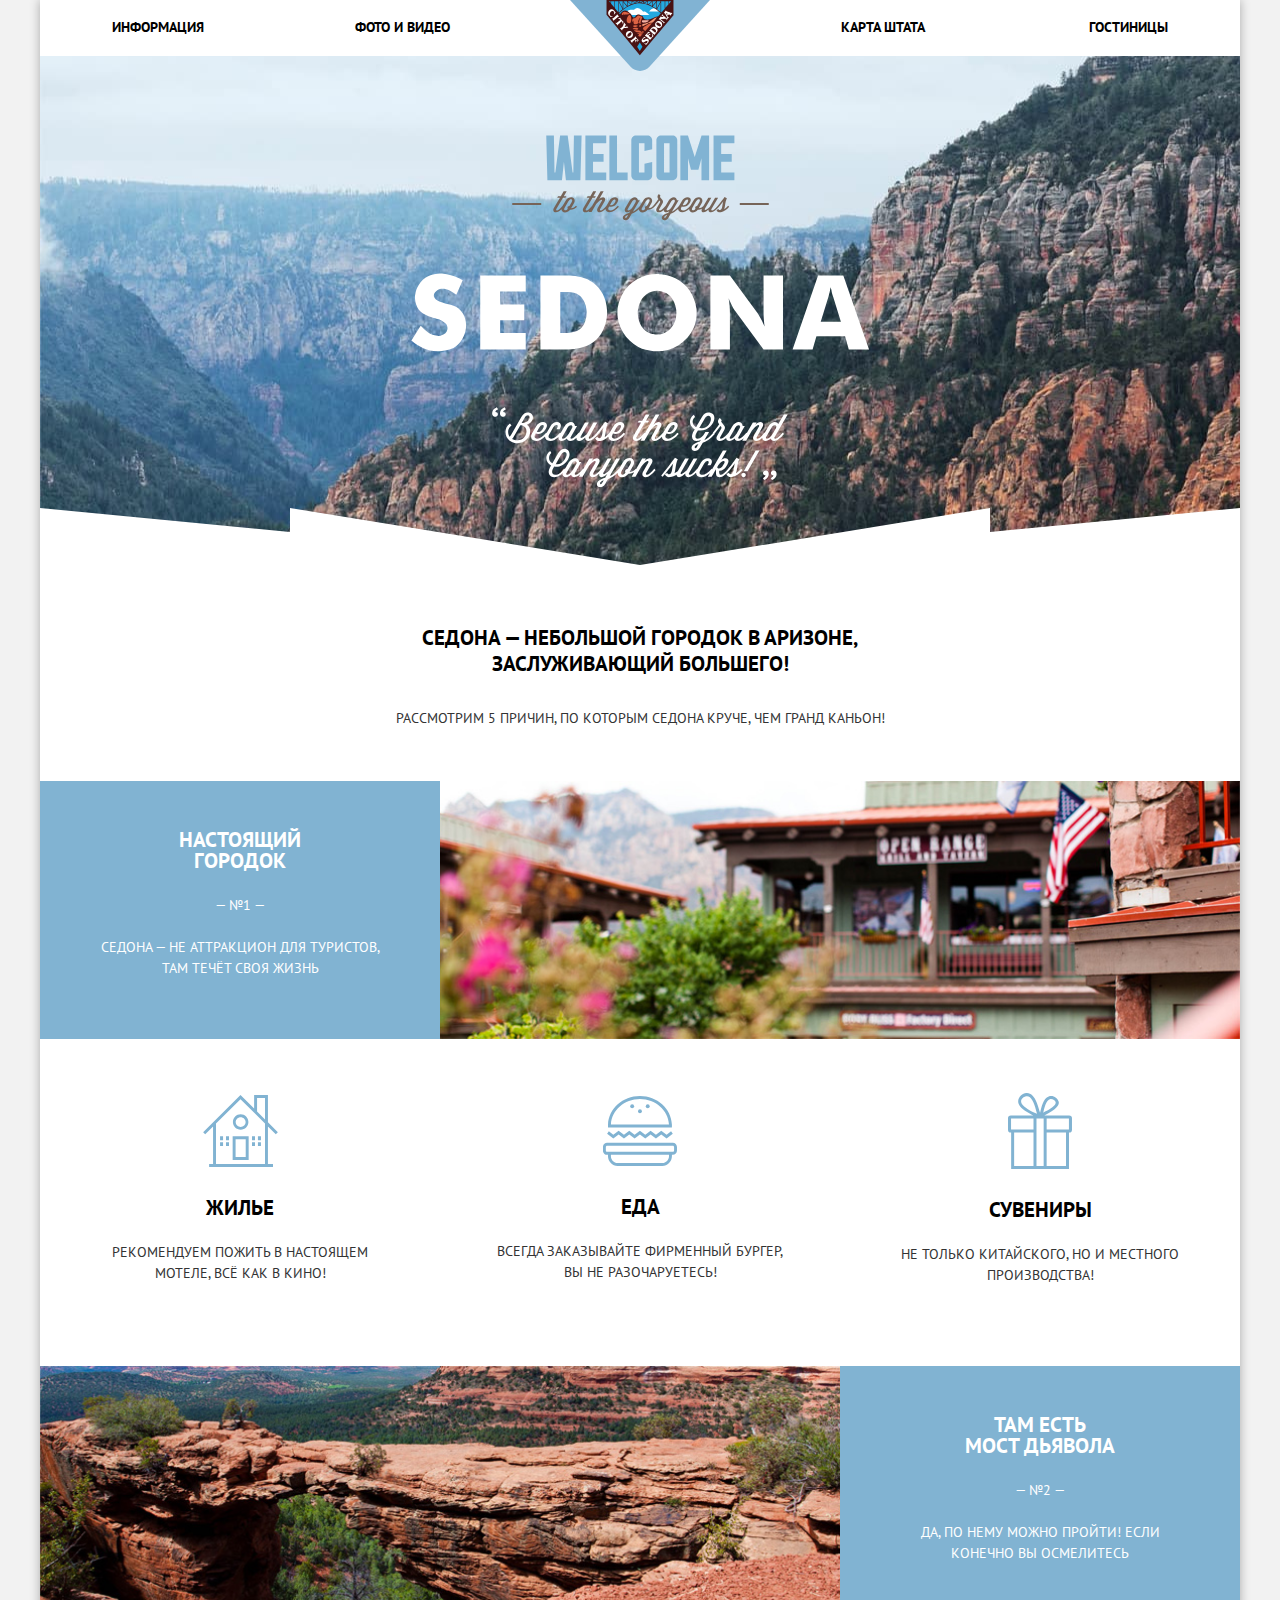
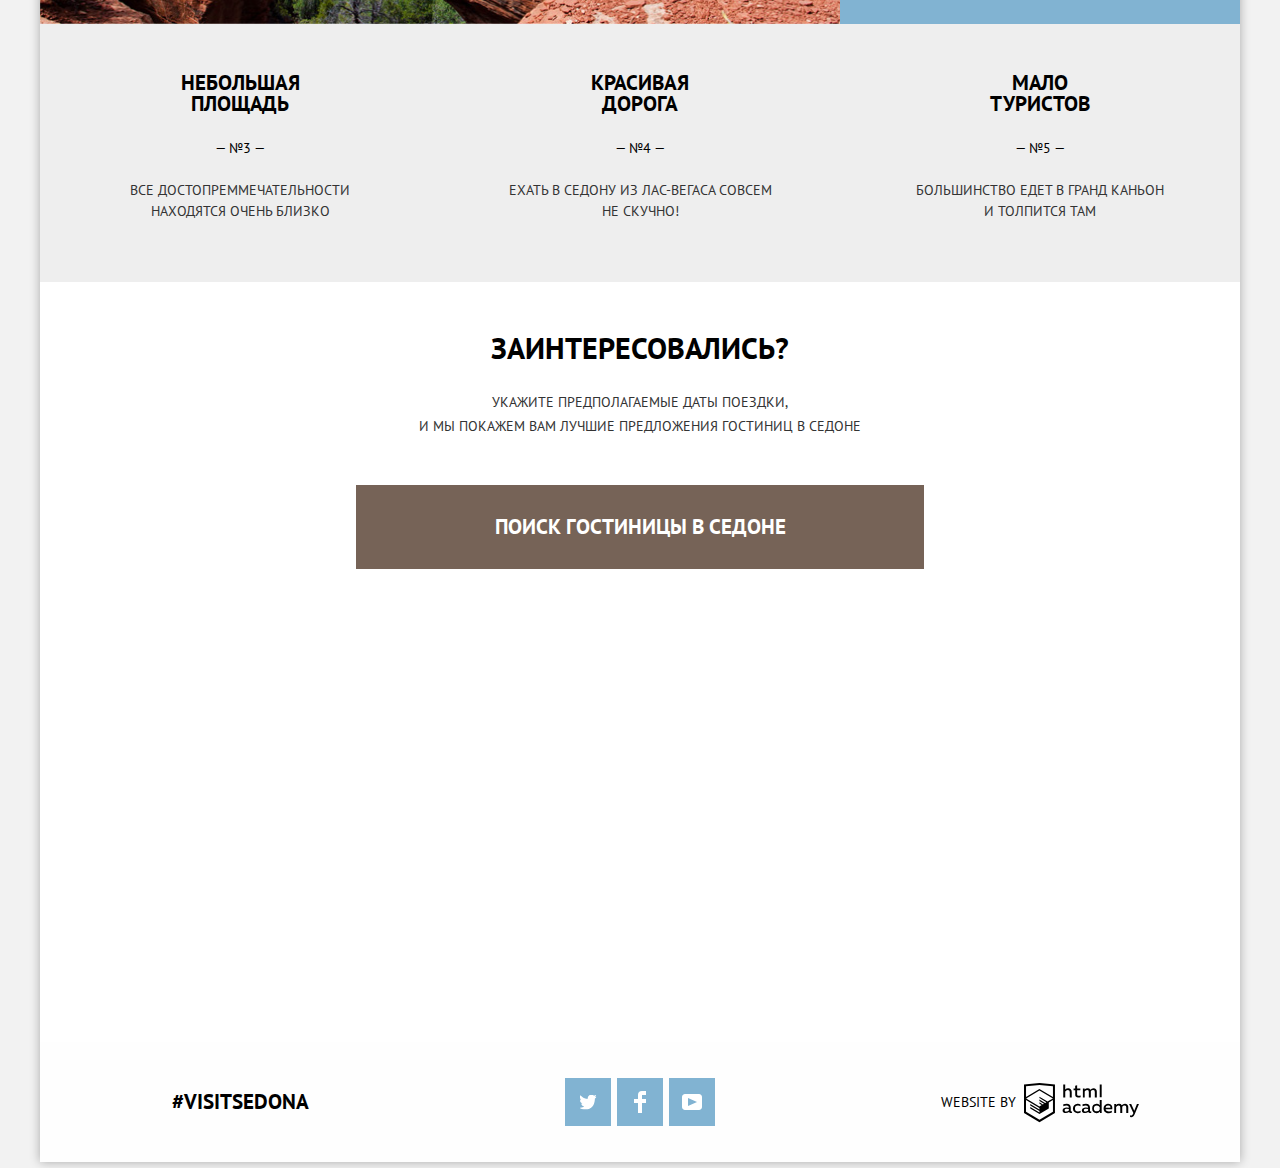
==== commit 480e352c: "3я поправка" ====
--- a/css/style.min.css
+++ b/css/style.min.css
@@ -1 +1 @@
-html{box-sizing:border-box}body{margin:0;background-color:#f2f2f2}.main-page{font-family:"PT Sans",Arial,sans-serif;font-size:14px;line-height:21px;font-weight:normal;color:#333;text-transform:uppercase;background:#fff}.container{width:1200px;margin:0 auto;padding:0;-webkit-box-shadow:0 0 10px rgba(0,0,0,.3);box-shadow:0 0 10px rgba(0,0,0,.3);position:relative}.main-header{position:relative}*,*::before,*::after{box-sizing:inherit}.main-header-logo{width:140px;height:71px;display:inline-block;vertical-align:top;position:absolute;z-index:1;left:50%;transform:translateX(-50%);top:0}.main-navigation{font-size:14px;line-height:26px;font-weight:bold;color:#000;background-color:#fff}.site-navigation a{color:#000;text-decoration:none}.site-navigation a:hover{color:#81b3d2}.site-navigation a:focus{color:rgba(0,0,0,0.3)}.site-navigation-item-current a{color:#766357}.site-navigation{display:flex;flex-wrap:wrap;margin:0;list-style:none;padding:0 72px}.site-navigation-item{width:23%;text-align:left;padding-top:14px;padding-bottom:16px}.site-navigation li:nth-child(4n+3){margin-left:auto;text-align:right}.site-navigation li:nth-child(4n+4){text-align:right}.welcome{background-image:url(../img/background-photo.jpg);background-size:cover;background-repeat:no-repeat;background-color:#f2f2f2;position:relative;padding-top:79px;padding-bottom:77px;text-align:center;background-position:0 21%}.intro-welcome{width:459px;height:353px}.welcome::after{content:"";display:block;background-image:url(../img/intro-mask.svg);position:absolute;height:57px;width:100%;bottom:0;left:0}.explain{text-align:center;padding-top:60px;padding-bottom:50px}.main-text{font-size:21px;line-height:26px;max-width:450px;font-weight:bold;color:#000;margin:0 auto;margin-bottom:28px}.addition{font-size:14px;line-height:26px;max-width:489px;margin:0 auto}.features-title{font-size:21px;line-height:21px;margin-top:0;margin-bottom:24px;width:155px;margin-right:auto;margin-left:auto}.features-title-color{width:180px}.feature{display:flex;margin:0;background-repeat:no-repeat;background-size:auto;background-color:#f2f2f2}.feature-img-city{background-image:url(../img/pavilion.jpg);background-position:center right;width:100%}.feature-img-bridge{background-image:url(../img/mountain.jpg);background-position:center left;flex-direction:row-reverse;width:100%}span.number{display:block;margin-bottom:21px}.feature-color-white{background:#fff}.feature-color-white .features-item{padding-bottom:80px}.features-item{width:400px;padding-left:49px;padding-right:49px;padding-top:48px;padding-bottom:60px;text-align:center;color:#000}.features-item-color{background-color:#81b3d2;color:#fff}.features-icon{margin-top:6px;margin-bottom:30px}.features-list{display:flex;flex-direction:row;list-style:none;align-items:center;flex-wrap:wrap}.interes{text-align:center;list-style:none;padding-top:48px}.transfer{background-color:#eee}.form-title{font-weight:bold;font-size:30px;line-height:36px;color:#000;margin-bottom:24px}.option{color:#333}.option-white{color:#fff}.form-text{line-height:24px;max-width:484px;margin-bottom:47px;display:inline-block;vertical-align:top}.form-hidden{position:relative}.button-form-open{text-align:center;color:#fff;text-transform:uppercase;font-size:21px;line-height:26px;width:568px;padding-top:29px;padding-bottom:29px;font-weight:bold;background-color:#766357;position:relative;z-index:1}.button-form-open:hover{background-color:#604e43}.button-form-open:focus{color:rgba(255,255,255,0.3);background-color:#503e33}.form{text-align:center;padding:56px;display:block;text-transform:uppercase;width:568px;background-color:#fff;list-style:none;min-height:396px;margin:0 auto;box-shadow:0 7px 15px 0 rgba(0,1,1,0.15);position:absolute;left:50%;transform:translateX(-50%);border:0;transition:top .5s,opacity .3s;opacity:0;top:0}.active-form{top:100%;opacity:1;transition:top .5s,opacity .1s}.form-calendar{background-size:auto;background-color:transparent;border:0;cursor:pointer;position:absolute;top:50%;right:3px;transform:translateY(-50%);outline:0}.calendar-icon{fill:#cacaca}.form-calendar:hover .calendar-icon{fill:#000}.form-calendar:active .calendar-icon,.form-calendar:focus .calendar-icon{fill:#81b3d2}.form-content label{font-weight:600;color:#000;letter-spacing:.5px;text-align:left}.form-count{display:inline-flex;width:38px;height:38px;border:0;position:relative;background:#f2f2f2;vertical-align:middle}.form-minus{align-items:center;justify-content:center}.form-minus::before{content:"";width:13px;height:3px;background:#a9a9a9;display:block}.form-minus:hover::before,.form-plus:hover::after,.form-plus:hover::before{background:#000}.form-minus:active::before,.form-plus:active::after,.form-plus:active::before{background:#81b3d2}.form-plus{display:inline-block;vertical-align:top;width:38px;height:38px;border:0}.form-plus::after{content:"";width:13px;height:3px;background:#a9a9a9;display:block;position:absolute;top:50%;left:50%;transform:translate(-50%,-50%) rotate(90deg)}.form-plus::before{content:"";width:13px;height:3px;background:#a1a1a5;display:block;position:absolute;top:50%;left:50%;transform:translate(-50%,-50%)}.form-content{margin-bottom:23px;position:relative;display:flex;align-items:center}.form-content-margin-middle{margin-bottom:28px}.form-content-margin-big{margin-bottom:55px}.form-content-number{display:flex;margin-left:34px}.form-content-number:last-child{margin-left:22px}.adult,.child{background:#f2f2f2;border:0;font-weight:bold;width:38px;height:38px;text-align:center;border:2px solid transparent;outline:0}.adult:focus,.child:focus{border:2px solid #e5e5e5;background:#fff}.adult:hover,.child:hover{background:#ebebeb}.form-control{display:flex;flex-direction:column;justify-content:space-between}.check-in-date-input{margin-left:auto;width:346px;background:#f2f2f2;color:#000;border:0;font-weight:700;text-transform:uppercase;padding-top:11px;padding-bottom:11px;padding-left:14px;outline:0;border:2px solid transparent}.check-in-date-input:hover{background:#ebebeb}.check-in-date-input:focus{border:2px solid #e5e5e5;background:#fff}.button{text-align:center;text-transform:uppercase;font-size:21px;font-weight:bold;padding-top:15px;padding-bottom:14px;color:#fff;width:460px;border:2px solid transparent;background-color:#81b3d2}.button:hover{background-color:#669ec0}.button:active,.button:focus{background:#5496bd;opacity:.5}.map{height:593px}.hotel-welcome{display:flex;justify-content:space-between;background-image:url(../img/filter-background.jpg);background-repeat:no-repeat;background-color:lightslategrey;background-position:center;position:relative;color:#fff;padding:26px 72px 32px 72px}.list{display:flex;flex-direction:column;padding:0;margin:0;list-style:none}.check-infrastructure{border:0;padding:0;margin:0;margin-right:120px;max-width:40%}.check-infrastructure:last-child{margin-right:0}.check-infrastructure legend{margin-bottom:25px;font-size:16px}.list li{margin-bottom:24px}.list li:last-child{margin-bottom:0}.filter-checkbox+label{position:relative;padding-left:40px;cursor:pointer;display:inline-block;vertical-align:center}.filter-checkbox+label::after{content:"";position:absolute;left:0;top:50%;transform:translateY(-50%);width:23px;height:23px;background-image:url(../img/checkbox-off.svg)}.filter-checkbox:checked+label::after{content:"";width:27px;background-image:url(../img/checkbox-on.svg)}.filter-checkbox:focus~label::after{box-shadow:-4px 0 6px rgba(255,255,255,0.5)}.filter-checkbox:checked:disabled+label::after{background-image:url(../img/checkbox-on-2.svg)}.filter-checkbox:disabled+label::after{background-image:url(../img/checkbox-off-2.svg)}.prestige{display:flex}.results-wrapper{display:flex;justify-content:flex-start}.filter-range{width:316px;color:#fff;text-transform:uppercase;flex-shrink:0}.filter-range-title{margin-bottom:9px;font-weight:600;font-size:16px;line-height:21px}.price-controls{position:relative;height:36px;margin-bottom:20px;font-size:0;border:2px solid #fff;border-radius:2px;display:flex;align-items:center}.price-controls::after{content:"";position:absolute;top:50%;left:50%;width:2px;height:22px;background:#fff;transform:translate(-50%,-50%)}.price-controls label{display:inline-block;font-size:14px;vertical-align:top;cursor:pointer}.price-controls .min-price{padding-left:65px}.price-controls .max-price{padding-left:75px}.price-controls input{width:50px;margin:0;color:inherit;font:inherit;background:0;border:0}.range-controls{position:relative;margin-bottom:32px}.range-controls .scale{height:2px;background:rgba(255,255,255,0.3)}.range-controls .bar{width:80%;height:2px;background:#fff}.range-toggle{position:absolute;top:-9px;width:22px;height:22px;background:#ababab;border:9px solid #fff;border-radius:50%;box-shadow:0 2px 1px 0 rgba(0,1,1,0.2);cursor:pointer;padding:0}.range-toggle:hover{background:#1c4f80;width:24px;height:24px;top:-10px}.range-toggle-min{left:0}.range-toggle-max{left:80%}.btn-transparent{display:block;margin:0 auto;padding:6px 35px;font-size:14px;line-height:20px;color:#fff;text-transform:uppercase;background:transparent;border:2px solid #fff;border-radius:2px;cursor:pointer;transform:translateX(-6px)}.btn-transparent:hover{color:#000;background:#fff}.sorting-wrapper{display:flex;flex-direction:row;justify-content:space-between;height:87px;border-bottom:1px solid #f2f2f2}.found-result{display:flex;align-items:center}.total-result{font-size:21px;font-weight:bold;margin-left:72px;flex-shrink:0}.sorting{display:flex;flex-wrap:wrap;flex-direction:row;margin:0;margin-left:40px;padding:0;list-style:none}.sorting li{display:inline-block;vertical-align:top;font-size:12px;color:rgba(0,0,0,0.3);margin-right:33px;text-decoration-style:dotted}.sorting a{color:rgba(0,0,0,0.3);text-decoration:none;cursor:pointer;border-bottom:1px dotted #81b3d2}.sorting-item-current a{color:#81b3d2}.sorting-item a:hover{color:#81b3d2}.sorting-item a:focus{color:#000}.sort{font-size:12px;margin-left:49px}.sorting-type{display:flex;align-items:center;flex-direction:row-reverse;width:200px}.sorting-type-list{margin-right:60px}.sorting-type-list li{display:inline-block;vertical-align:top;margin-right:12px}.arrow-svg{fill:#cacaca}.arrow-svg:hover{fill:#000}.arrow-svg:focus{fill:#81b3d2}.active{fill:#81b3d2}.catalog-list{display:flex;flex-direction:column;justify-content:flex-start;align-self:center;margin:0;padding:0;list-style:none}.catalog-item{display:flex;flex-direction:row;justify-content:space-between;min-height:150px;padding:25px 72px 24px 72px;border-bottom:1px solid #f2f2f2}.catalog-left{display:flex;justify-content:flex-start}.button-detail{font-weight:bold;color:#fff;display:inline-block;vertical-align:top;padding-bottom:5px;padding-top:5px;padding-left:18px;padding-right:18px;text-transform:uppercase;background-color:#81b3d2}.button-detail:hover{background-color:#669ec0}.button-detail:focus{color:rgba(255,255,255,0.3);background-color:#5496bd}.button-reservation{font-weight:bold;color:#fff;display:inline-block;vertical-align:top;padding-bottom:5px;padding-top:5px;padding-left:17px;padding-right:17px;text-transform:uppercase;background-color:#766357}.button-reservation:hover{background-color:#604e43}.button-reservation:focus{color:rgba(255,255,255,0.3);background-color:#503e33}.photo-hotel{display:flex;flex-direction:column;justify-content:center;flex-shrink:0}.img-hotel{width:135px;height:90px}.list-hotel{display:flex;flex-direction:column;justify-content:space-between;margin-left:30px;padding-right:40px}.title-hotel-wrap{margin-bottom:11px}.button-wrap{display:flex;flex-wrap:wrap}.btn{margin-bottom:5px;cursor:pointer}.btn:last-child{margin-right:0}.title-hotel{font-size:21px;line-height:26px;margin:auto;color:#000;letter-spacing:.4px}.hotel-price,.hotel-type{display:flex;flex-direction:column;margin-right:6px}.hotel-price span,.hotel-type span{margin-bottom:8px}.title-hotel:hover{color:#81b3d2}.title-hotel:focus{color:rgba(0,0,0,0.3)}.hotel-rating-stars{max-width:120px;height:100%;display:flex;flex-direction:column;justify-content:space-between;align-items:flex-end}.star{margin-top:5px}.total-rating{background-color:#f2f2f2;color:#666;padding:5px 13px 11px 15px;line-height:16px}.footer{display:flex;align-items:center;padding-top:30px;padding-bottom:30px;position:absolute;z-index:2;bottom:0;width:100%;background-color:rgba(254,254,254,0.9)}.footer-static{position:static}.footer-col{width:400px}.footer-visits{line-height:26px;font-weight:bold;font-size:21px;color:#000;text-align:center;margin:0;padding:0}.footer-copyright{line-height:26px;display:flex;font-weight:normal;align-items:center;justify-content:center;margin:0;padding:0}.button-academy{margin-left:8px;margin-top:8px;.form-minus:before}.social{display:flex;justify-content:center;flex-wrap:wrap;margin:0;padding:0;list-style:none}.social li{width:46px;height:48px;background:#81b3d2;position:relative;margin-right:6px;margin-bottom:6px;margin-top:6px}.social li:last-child{margin-right:0}.social li:hover{background:#669ec0}.social li:focus{background:#5496bd;opacity:.5}.social a{display:block;width:100%;height:100%}.social img{position:absolute;top:50%;left:50%;transform:translate(-50%,-50%)}.web{color:#000;font-weight:normal}.academy-logo{fill:#000}.academy-logo:hover{fill:#81b3d2}.academy-logo:active{fill:#bdbbbc}.visually-hidden:not(:focus):not(:active){position:absolute;width:1px;height:1px;margin:-1px;border:0;padding:0;white-space:nowrap;clip-path:inset(100%);clip:rect(0 0 0 0);overflow:hidden}+html{box-sizing:border-box}body{margin:0;background-color:#f2f2f2}img{max-width:100%}a{text-decoration:none}.main-page{font-family:"PT Sans",Arial,sans-serif;font-size:14px;line-height:21px;font-weight:normal;color:#333;text-transform:uppercase;background:#fff}.container{width:1200px;margin:0 auto;padding:0;-webkit-box-shadow:0 0 10px rgba(0,0,0,.3);box-shadow:0 0 10px rgba(0,0,0,.3);position:relative}.main-header{position:relative}*,*::before,*::after{box-sizing:inherit}.main-header-logo{width:140px;height:71px;display:inline-block;vertical-align:top;position:absolute;z-index:1;left:50%;transform:translateX(-50%);top:0}.main-navigation{font-size:14px;line-height:26px;font-weight:bold;color:#000;background-color:#fff}.site-navigation a{color:#000}.site-navigation a:hover{color:#81b3d2}.site-navigation a:focus{color:rgba(0,0,0,0.3)}.site-navigation-item-current a{color:#766357}.site-navigation{display:flex;flex-wrap:wrap;margin:0;list-style:none;padding:0 72px}.site-navigation-item{width:23%;text-align:left;padding-top:14px;padding-bottom:16px}.site-navigation li:nth-child(4n+3){margin-left:auto;text-align:right}.site-navigation li:nth-child(4n+4){text-align:right}.welcome{background-image:url(../img/background-photo.jpg);background-size:cover;background-repeat:no-repeat;background-color:lightsteelblue;position:relative;padding-top:79px;padding-bottom:77px;text-align:center;background-position:0 21%}.intro-welcome{width:459px;height:353px;display:inline-block;vertical-align:top}.welcome::after{content:"";display:block;background-image:url(../img/intro-mask.svg);position:absolute;height:57px;width:100%;bottom:0;left:0}.explain{text-align:center;padding-top:60px;padding-bottom:50px}.main-text{font-size:21px;line-height:26px;max-width:450px;font-weight:bold;color:#000;margin:0 auto;margin-bottom:28px}.addition{font-size:14px;line-height:26px;max-width:489px;margin:0 auto}.features-title{font-size:21px;line-height:21px;margin-top:0;margin-bottom:24px;width:155px;margin-right:auto;margin-left:auto}.features-title-color{width:180px}.feature{display:flex;margin:0;background-repeat:no-repeat;background-size:auto;background-color:#81b3d2}.feature-img-city{background-image:url(../img/pavilion.jpg);background-position:center right;width:100%;background-size:contain}.feature-img-bridge{background-image:url(../img/mountain.jpg);background-position:center left;flex-direction:row-reverse;width:100%;background-size:contain}span.number{display:block;margin-bottom:21px}.feature-color-white{background:#fff}.feature-color-white .features-item{padding-bottom:80px}.features-item{width:400px;padding-left:49px;padding-right:49px;padding-top:48px;padding-bottom:60px;text-align:center;color:#000}.features-item-color{background-color:#81b3d2;color:#fff}.features-icon{margin-top:6px;margin-bottom:30px;vertical-align:top}.features-list{display:flex;flex-direction:row;list-style:none;align-items:center;flex-wrap:wrap;padding:0;margin:0}.interes{text-align:center;list-style:none;padding-top:48px}.transfer{background-color:#eee}.form-title{font-weight:bold;font-size:30px;line-height:36px;color:#000;margin-bottom:24px;margin-top:0}.option{color:#333;margin:0}.option-white{color:#fff}.form-text{line-height:24px;max-width:484px;margin-bottom:47px;display:inline-block;vertical-align:top}.form-hidden{position:relative}.button-form-open{text-align:center;color:#fff;text-transform:uppercase;font-size:21px;line-height:26px;width:568px;padding-top:29px;padding-bottom:29px;font-weight:bold;background-color:#766357;position:relative;z-index:1;border:0;outline:0}.button-form-open:hover{background-color:#604e43}.button-form-open:focus{color:rgba(255,255,255,0.3);background-color:#503e33}.form{text-align:center;padding:56px;padding-top:54px;display:block;text-transform:uppercase;width:568px;background-color:#fff;list-style:none;min-height:396px;margin:0 auto;box-shadow:0 7px 15px 0 rgba(0,1,1,0.15);position:absolute;left:50%;transform:translateX(-50%);border:0;transition:top .5s,opacity .3s;opacity:0;top:0}.active-form{top:100%;opacity:1;transition:top .5s,opacity .1s}.form-calendar{background-size:auto;background-color:transparent;border:0;cursor:pointer;position:absolute;top:50%;right:3px;transform:translateY(-50%);outline:0}.calendar-icon{fill:#cacaca}.form-calendar:hover .calendar-icon{fill:#000}.form-calendar:active .calendar-icon,.form-calendar:focus .calendar-icon{fill:#81b3d2}.form-content label{font-weight:600;color:#000;letter-spacing:.3px;text-align:left}.form-count{display:inline-flex;width:38px;height:38px;border:0;position:relative;background:#f2f2f2;vertical-align:middle}.form-minus{align-items:center;justify-content:center}.form-minus::before{content:"";width:13px;height:3px;background:#a9a9a9;display:block}.form-minus:hover::before,.form-plus:hover::after,.form-plus:hover::before{background:#000}.form-minus:active::before,.form-plus:active::after,.form-plus:active::before{background:#81b3d2}.form-plus{display:inline-block;vertical-align:top;width:38px;height:38px;border:0}.form-plus::after{content:"";width:13px;height:3px;background:#a9a9a9;display:block;position:absolute;top:50%;left:50%;transform:translate(-50%,-50%) rotate(90deg)}.form-plus::before{content:"";width:13px;height:3px;background:#a1a1a5;display:block;position:absolute;top:50%;left:50%;transform:translate(-50%,-50%)}.form-content{margin-bottom:23px;position:relative;display:flex;align-items:center}.form-content-margin-middle{margin-bottom:28px}.form-content-margin-big{margin-bottom:55px}.form-content-number{display:flex;margin-left:40px}.form-content-number:last-child{margin-left:25px}.adult,.child{background:#f2f2f2;border:0;font-weight:bold;width:38px;height:38px;text-align:center;border:2px solid transparent;outline:0}.adult:focus,.child:focus{border:2px solid #e5e5e5;background:#fff}.adult:hover,.child:hover{background:#ebebeb}.form-content .childs,.form-content .adults{letter-spacing:normal}.childs{margin-left:auto}.form-control{display:flex;flex-direction:column;justify-content:space-between}.check-in-date-input{margin-left:auto;width:346px;background:#f2f2f2;color:#000;border:0;font-weight:700;text-transform:uppercase;padding-top:11px;padding-bottom:11px;padding-left:12px;outline:0;border:2px solid transparent}.check-in-date-input:hover{background:#ebebeb}.check-in-date-input:focus{border:2px solid #e5e5e5;background:#fff}.button{text-align:center;text-transform:uppercase;font-size:21px;font-weight:bold;padding-top:15px;padding-bottom:14px;color:#fff;width:458px;border:2px solid transparent;background-color:#81b3d2;outline:0}.button:hover{background-color:#669ec0}.button:active,.button:focus{background:#5496bd;color:rgba(255,255,255,0.3)}@keyframes shake{0,100%{transform:translateX(-52%)}10%,30%,50%,70%,90%{transform:translateX(-48%)}20%,40%,60%,80%{transform:translateX(-52%)}}.modal-error{animation:shake .6s}.map{height:593px}.hotel-welcome{display:flex;justify-content:space-between;background-image:url(../img/filter-background.jpg);background-repeat:no-repeat;background-color:lightslategrey;background-position:center;position:relative;color:#fff;padding:26px 72px 32px 72px}.list{display:flex;flex-direction:column;padding:0;margin:0;list-style:none}.check-infrastructure{border:0;padding:0;margin:0;margin-right:120px;max-width:40%}.check-infrastructure:last-child{margin-right:0}.check-infrastructure legend{margin-bottom:25px;font-size:16px}.list li{margin-bottom:25px}.list li:last-child{margin-bottom:0}.filter-checkbox+label{position:relative;padding-left:41px;cursor:pointer;letter-spacing:.3px}.filter-checkbox+label::after{content:"";position:absolute;left:0;top:50%;transform:translateY(-50%);width:23px;height:23px;background-image:url(../img/checkbox-off.svg)}.filter-checkbox:checked+label::after{content:"";width:27px;background-image:url(../img/checkbox-on.svg)}.filter-checkbox:focus~label::after{box-shadow:-4px 0 6px rgba(255,255,255,0.5)}.filter-checkbox:checked:disabled+label::after{background-image:url(../img/checkbox-on-2.svg)}.filter-checkbox:disabled+label::after{background-image:url(../img/checkbox-off-2.svg)}.prestige{display:flex}.results-wrapper{display:flex;justify-content:flex-start}.filter-range{width:316px;color:#fff;text-transform:uppercase;flex-shrink:0}.filter-range-title{margin-bottom:9px;font-weight:600;font-size:16px;line-height:21px}.price-controls{position:relative;height:36px;margin-bottom:20px;font-size:0;border:2px solid #fff;border-radius:2px;display:flex;align-items:center}.price-controls::after{content:"";position:absolute;top:50%;left:50%;width:2px;height:22px;background:#fff;transform:translate(-50%,-50%)}.price-controls label{display:inline-block;font-size:14px;vertical-align:top;cursor:pointer}.price-controls .min-price{padding-left:65px}.price-controls .max-price{padding-left:75px}.price-controls input{width:50px;margin:0;color:inherit;font:inherit;background:0;border:0}.range-controls{position:relative;margin-bottom:32px}.range-controls .scale{height:2px;background:rgba(255,255,255,0.3)}.range-controls .bar{width:80%;height:2px;background:#fff}.range-toggle{position:absolute;top:-9px;width:22px;height:22px;background:#ababab;border:9px solid #fff;border-radius:50%;box-shadow:0 2px 1px 0 rgba(0,1,1,0.2);cursor:pointer;padding:0}.range-toggle:hover{background:#1c4f80;width:24px;height:24px;top:-10px}.range-toggle-min{left:0}.range-toggle-max{left:80%}.btn-transparent{display:block;margin:0 auto;padding:6px 35px;font-size:14px;line-height:20px;color:#fff;text-transform:uppercase;background:transparent;border:2px solid #fff;border-radius:2px;cursor:pointer;transform:translateX(-6px)}.btn-transparent:hover{color:#000;background:#fff}.sorting-wrapper{display:flex;flex-direction:row;justify-content:space-between;height:87px;border-bottom:1px solid #f2f2f2}.found-result{display:flex;align-items:center}.total-result{font-size:21px;font-weight:bold;margin-left:72px;flex-shrink:0}.sorting{display:flex;flex-wrap:wrap;flex-direction:row;margin:0;margin-left:40px;padding:0;list-style:none}.sorting li{display:inline-block;vertical-align:top;font-size:12px;color:rgba(0,0,0,0.3);margin-right:33px;text-decoration-style:dotted}.sorting a{color:rgba(0,0,0,0.3);cursor:pointer;border-bottom:1px dotted #81b3d2}.sorting-item-current a{color:#81b3d2}.sorting-item a:hover{color:#81b3d2}.sorting-item a:focus{color:#000}.sort{font-size:12px;margin-left:49px}.sorting-type{display:flex;align-items:center;flex-direction:row-reverse;width:200px}.sorting-type-list{margin-right:60px}.sorting-type-list li{display:inline-block;vertical-align:top;margin-right:12px}.arrow-svg{fill:#cacaca}.arrow-svg:hover{fill:#000}.arrow-svg:focus{fill:#81b3d2}.active{fill:#81b3d2}.catalog-list{display:flex;flex-direction:column;justify-content:flex-start;align-self:center;margin:0;padding:0;list-style:none}.catalog-item{display:flex;flex-direction:row;justify-content:space-between;min-height:150px;padding:23px 72px 24px 72px;border-bottom:1px solid #f2f2f2}.catalog-left{display:flex;justify-content:flex-start}.button-detail{font-weight:bold;color:#fff;display:inline-block;vertical-align:top;padding-bottom:5px;padding-top:5px;padding-left:18px;padding-right:18px;text-transform:uppercase;background-color:#81b3d2;outline:0}.button-detail:hover{background-color:#669ec0}.button-detail:focus,.button-detail:active{color:rgba(255,255,255,0.3);background-color:#5496bd}.button-reservation{font-weight:bold;color:#fff;display:inline-block;vertical-align:top;padding-bottom:5px;padding-top:5px;padding-left:17px;padding-right:17px;text-transform:uppercase;background-color:#766357;outline:0}.button-reservation:hover{background-color:#604e43}.button-reservation:focus,.button-reservation:active{color:rgba(255,255,255,0.3);background-color:#503e33}.photo-hotel{display:flex;flex-direction:column;justify-content:center;flex-shrink:0}.img-hotel{width:135px;height:90px}.list-hotel{display:flex;flex-direction:column;justify-content:space-between;margin-left:30px;padding-right:40px}.title-hotel-wrap{margin-bottom:11px}.button-wrap{display:flex;flex-wrap:wrap}.btn{margin-bottom:5px;cursor:pointer}.btn:last-child{margin-right:0}.title-hotel{font-size:21px;line-height:26px;margin:auto;color:#000;letter-spacing:.4px}.hotel-price,.hotel-type{display:flex;flex-direction:column;margin-right:6px}.hotel-price span,.hotel-type span{margin-bottom:9px}.title-hotel:hover{color:#81b3d2}.title-hotel:focus{color:rgba(0,0,0,0.3)}.hotel-rating-stars{max-width:120px;height:100%;display:flex;flex-direction:column;justify-content:space-between;align-items:flex-end}.star{margin-top:5px}.star svg,.star img{margin-left:2px}.total-rating{background-color:#f2f2f2;color:#666;padding:5px 13px 11px 15px;line-height:16px}.footer{display:flex;align-items:center;padding-top:30px;padding-bottom:30px;position:absolute;z-index:2;bottom:0;width:100%;background-color:rgba(254,254,254,0.9)}.footer-static{position:static}.footer-col{width:400px}.footer-visits{line-height:26px;font-weight:bold;font-size:21px;color:#000;text-align:center;margin:0;padding:0}.footer-copyright{line-height:26px;display:flex;font-weight:normal;align-items:center;justify-content:center;margin:0;padding:0}.button-academy{margin-left:8px;margin-top:8px;.form-minus:before}.social{display:flex;justify-content:center;flex-wrap:wrap;margin:0;padding:0;list-style:none}.social li{width:46px;height:48px;position:relative;margin-right:6px;margin-bottom:6px;margin-top:6px}.social li:last-child{margin-right:0}.social-button{background:#81b3d2;outline:0}.social-button:hover{background:#669ec0}.social-button:focus,.social-button:active{background:#5496bd;color:rgba(255,255,255,0.3)}.social a{display:block;width:100%;height:100%}.social img{position:absolute;top:50%;left:50%;transform:translate(-50%,-50%)}.social-button:focus img,.social-button:active img{opacity:.3}.web{color:#000;font-weight:normal}.academy-logo{fill:#000}.academy-logo:hover{fill:#81b3d2}.academy-logo:active{fill:#bdbbbc}.visually-hidden{position:absolute;width:1px;height:1px;margin:-1px;border:0;padding:0;white-space:nowrap;clip-path:inset(100%);clip:rect(0 0 0 0);overflow:hidden}